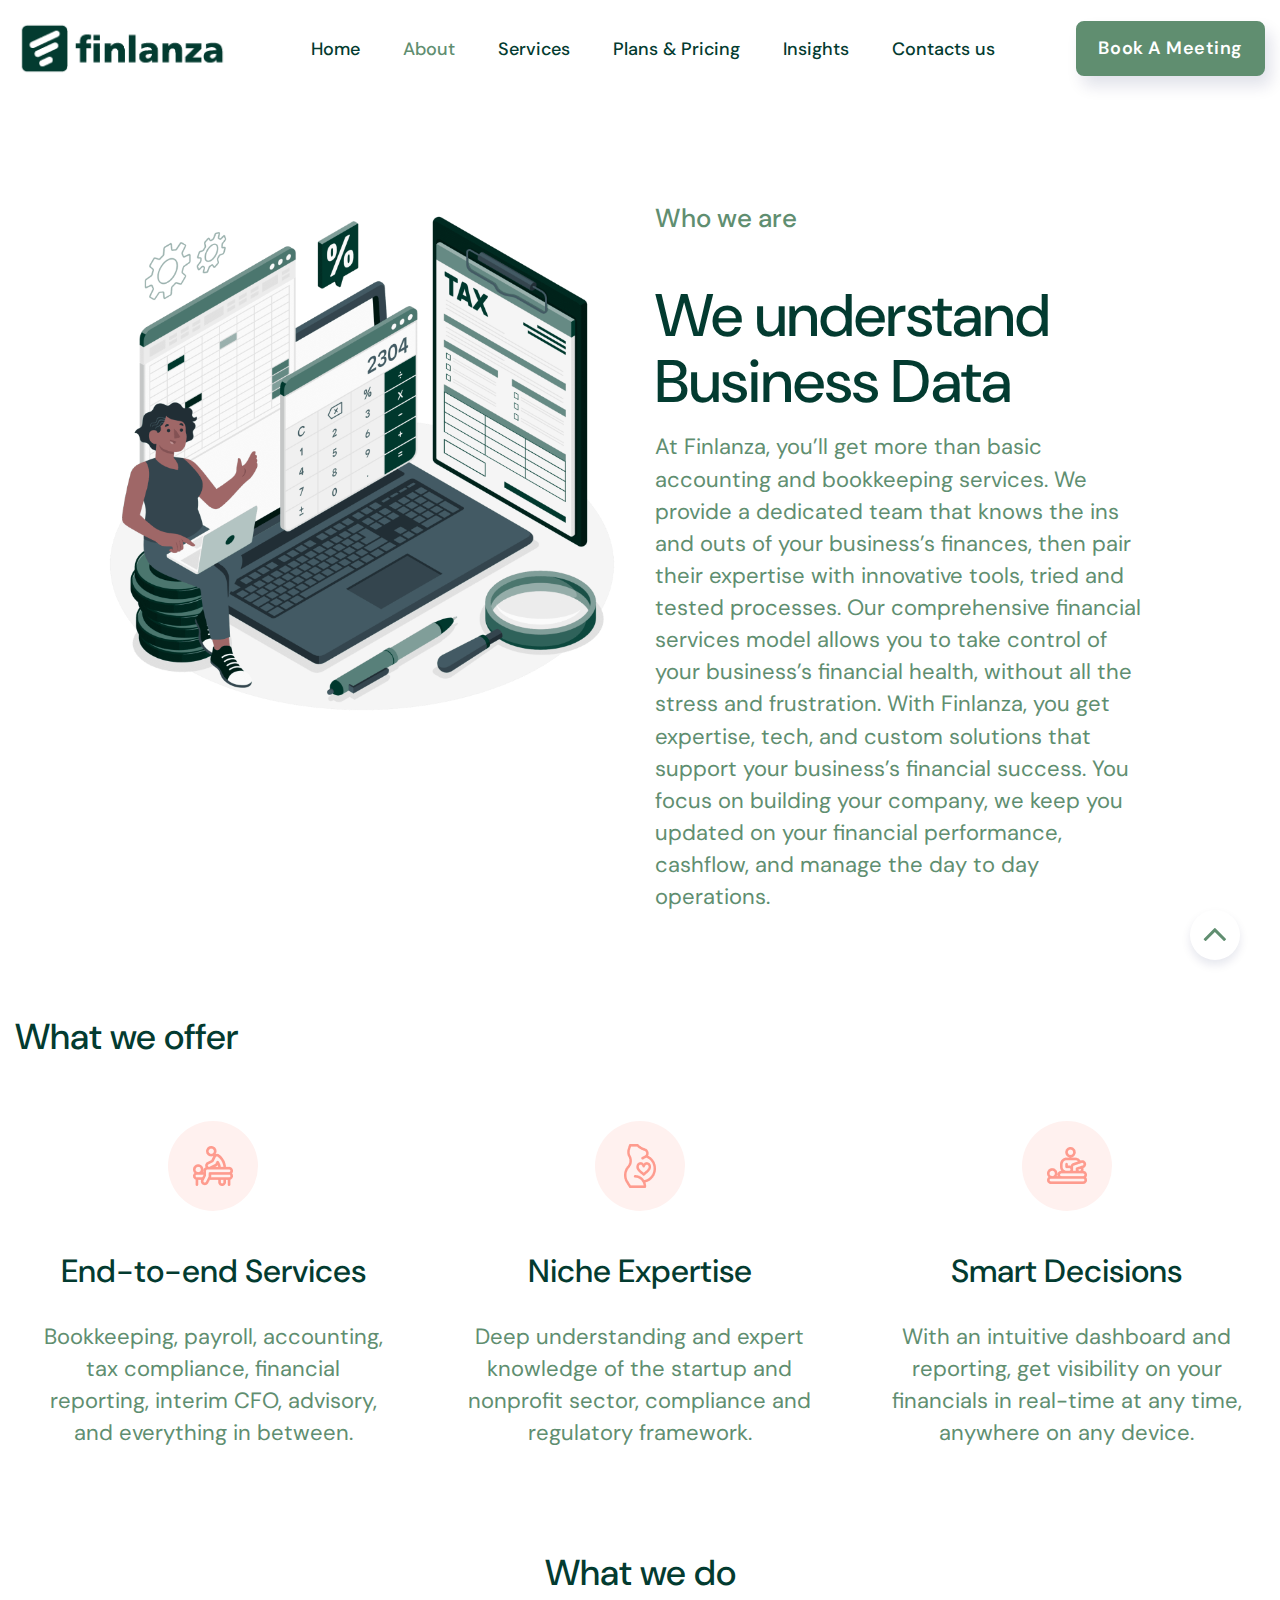
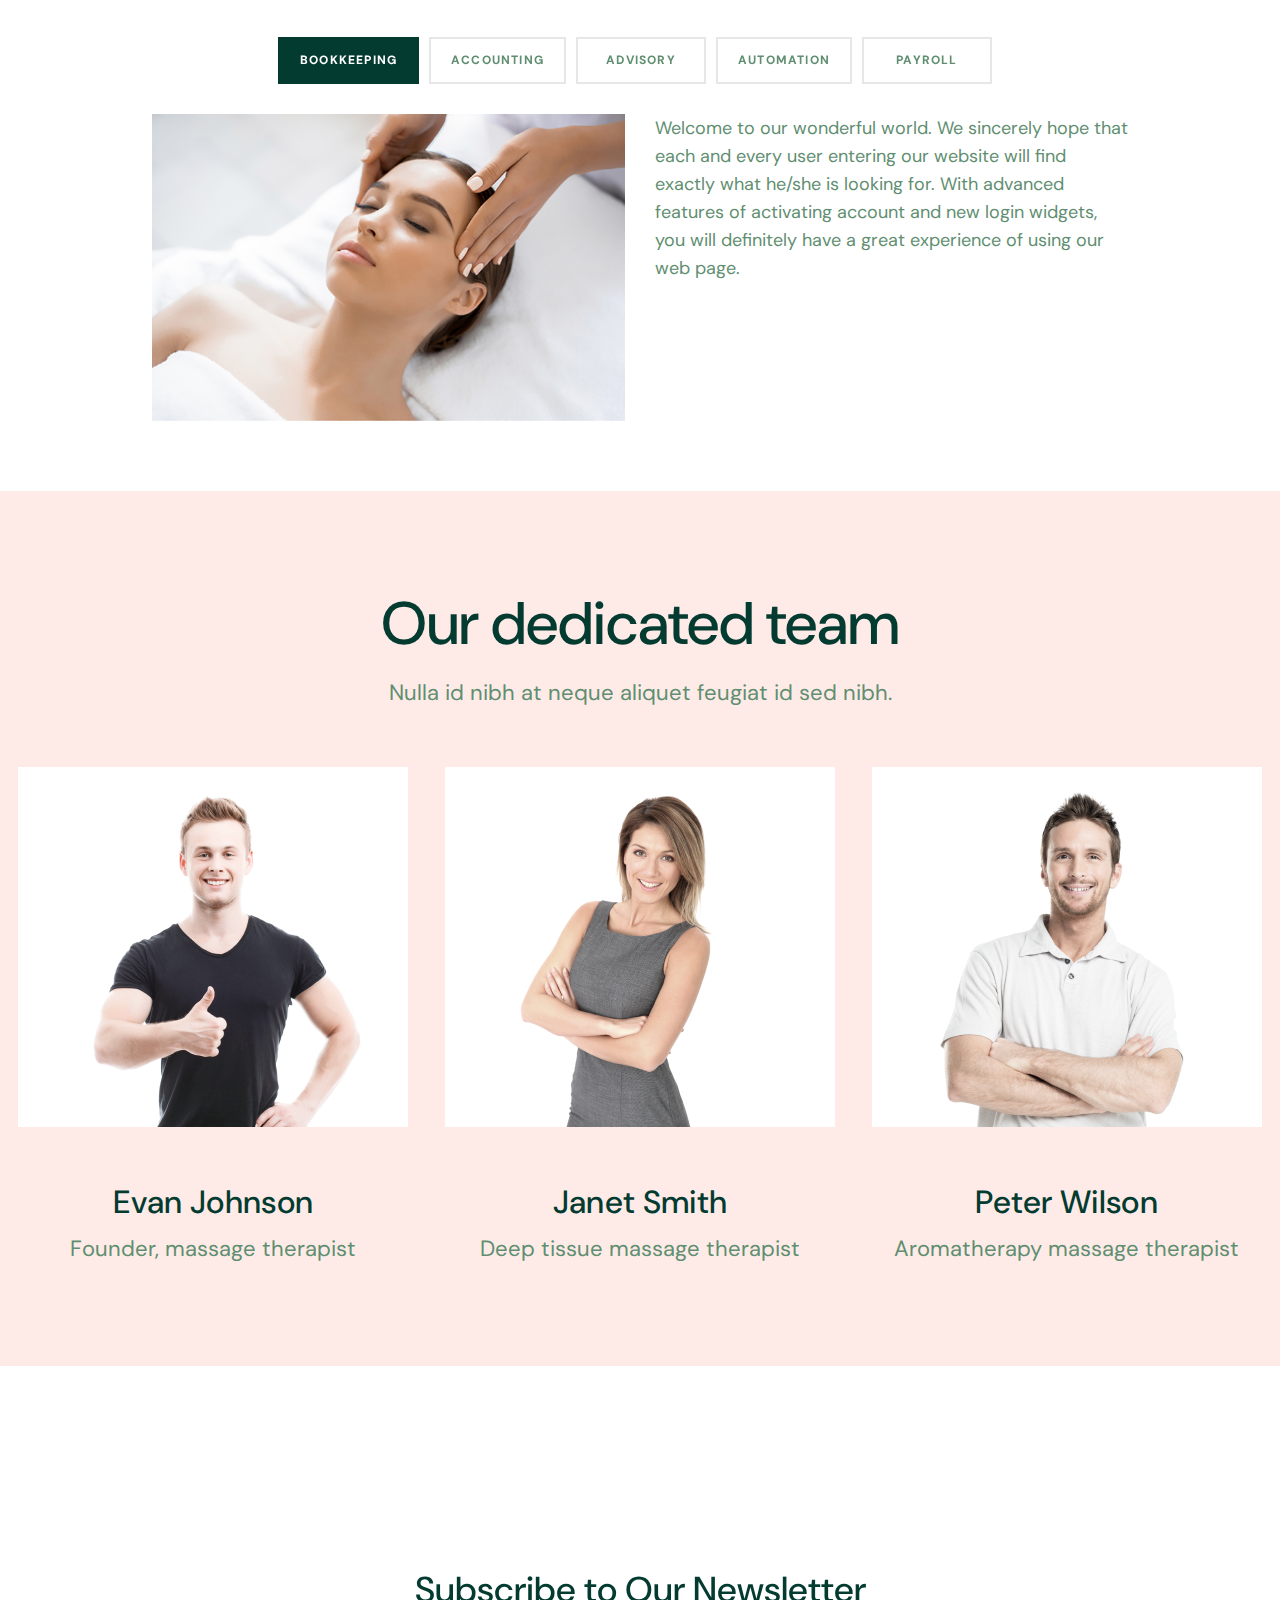
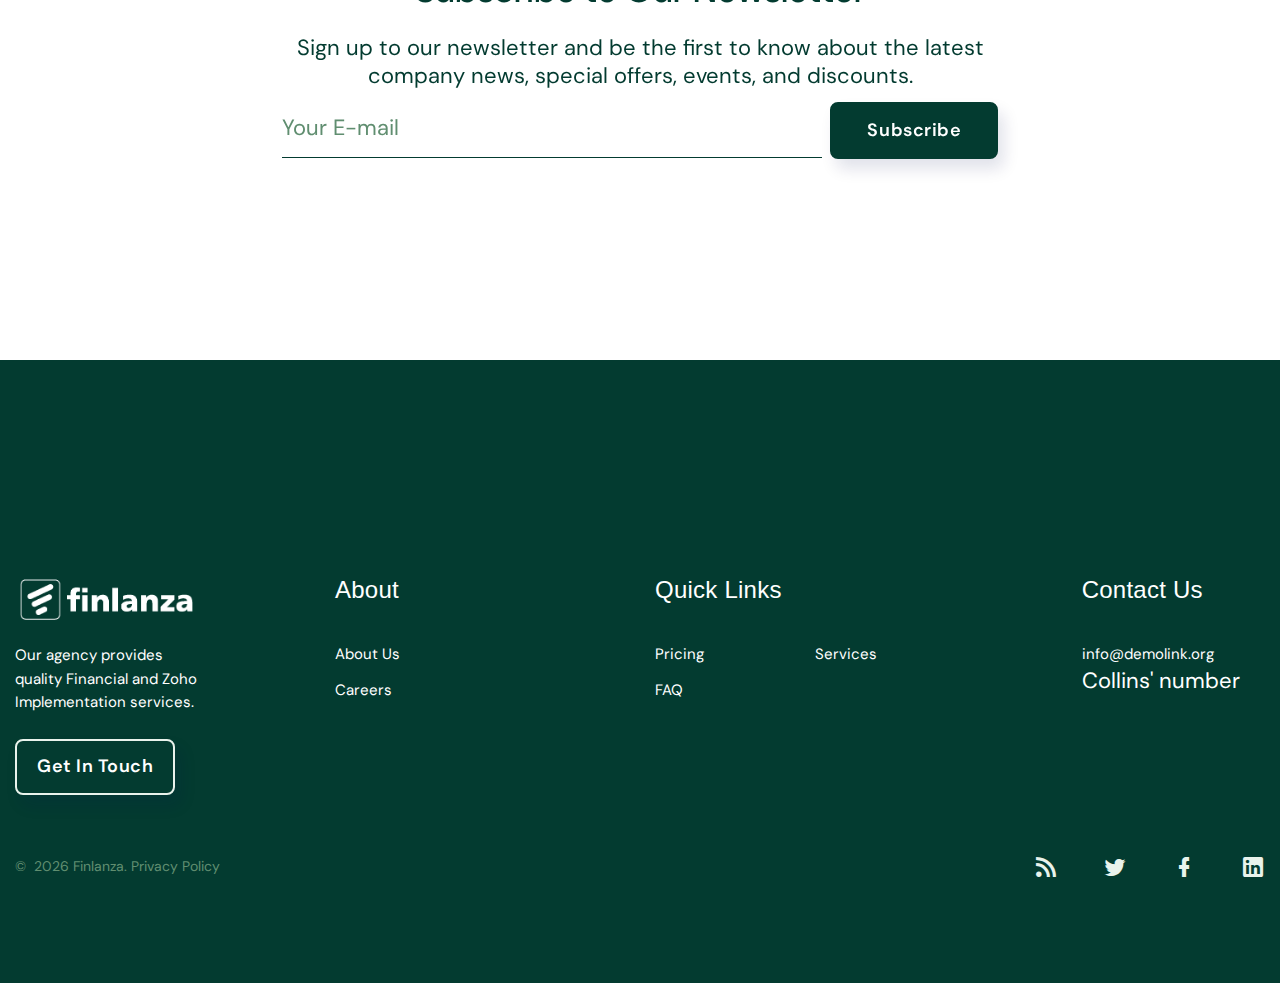
==== about.html @ 48b22da1 "test1" ====
<!DOCTYPE html>
<html class="wide wow-animation" lang="en">
  <head>
    <title>About</title>
    <meta charset="utf-8">
    <meta name="viewport" content="width=device-width, height=device-height, initial-scale=1.0">
    <meta http-equiv="X-UA-Compatible" content="IE=edge">
    <link rel="icon" href="images/LOGO PACK/Website/favicon_package_v0.16/android-chrome-512x512.png" type="image/x-icon">
    <link rel="stylesheet" type="text/css" href="//fonts.googleapis.com/css?family=DM+Sans:400,400i,500,500i,700,700i&amp;display=swap">
    <link rel="stylesheet" href="css/bootstrap.css">
    <link rel="stylesheet" href="css/fonts.css">
    <link rel="stylesheet" href="css/style.css">
    <style>.ie-panel{display: none;background: #212121;padding: 10px 0;box-shadow: 3px 3px 5px 0 rgba(0,0,0,.3);clear: both;text-align:center;position: relative;z-index: 1;} html.ie-10 .ie-panel, html.lt-ie-10 .ie-panel {display: block;}</style>
  </head>
  <body>
    <div class="ie-panel"><a href="http://windows.microsoft.com/en-US/internet-explorer/"><img src="images/ie8-panel/warning_bar_0000_us.jpg" height="42" width="820" alt="You are using an outdated browser. For a faster, safer browsing experience, upgrade for free today."></a></div>
    <div class="preloader">
      <div class="preloader-body">
        <div class="cssload-container">
          <div class="cssload-speeding-wheel"></div>
        </div>
        <p>Loading...</p>
      </div>
    </div>
    <div class="page">
      <header class="section page-header">
        <!--RD Navbar-->
        <div class="rd-navbar-wrap">
          <nav class="rd-navbar rd-navbar-classic" data-layout="rd-navbar-fixed" data-sm-layout="rd-navbar-fixed" data-md-layout="rd-navbar-fixed" data-md-device-layout="rd-navbar-fixed" data-lg-layout="rd-navbar-static" data-lg-device-layout="rd-navbar-static" data-xl-layout="rd-navbar-static" data-xl-device-layout="rd-navbar-static" data-lg-stick-up-offset="46px" data-xl-stick-up-offset="46px" data-xxl-stick-up-offset="46px" data-lg-stick-up="true" data-xl-stick-up="true" data-xxl-stick-up="true">
            <div class="rd-navbar-main-outer">
              <div class="rd-navbar-main">
                <!--RD Navbar Panel-->
                <div class="rd-navbar-panel">
                  <!--RD Navbar Toggle-->
                  <button class="rd-navbar-toggle" data-rd-navbar-toggle=".rd-navbar-nav-wrap"><span></span></button>
                  <!--RD Navbar Brand-->
                  <div class="rd-navbar-brand">
                    <!--Brand--><a class="brand" href="index.html"><img class="brand-logo-dark" src="images/LOGO PACK/New/LOGO.jpg" alt="" width="214" height="56"/><img class="brand-logo-light" src="images/logo-inverse-430x112.png" alt="" width="215" height="56"/></a>
                  </div>
                </div>
                <div class="rd-navbar-main-element">
                  <div class="rd-navbar-nav-wrap">
                    <ul class="rd-navbar-nav">
                      <li class="rd-nav-item"><a class="rd-nav-link" href="index.html">Home</a>
                      </li>
                      <li class="rd-nav-item active"><a class="rd-nav-link" href="about.html">About</a>
                      </li>
                      <li class="rd-nav-item"><a class="rd-nav-link" href=#>Services</a>
                        <ul class="rd-menu rd-navbar-dropdown">
                          <li class="rd-dropdown-item"><a class="rd-dropdown-link" href="under-construction.html">Zoho Consulting</a>
                          </li>
                          <li class="rd-dropdown-item"><a class="rd-dropdown-link" href="under-construction.html">Financial Services</a>
                          </li>
                          <li class="rd-dropdown-item"><a class="rd-dropdown-link" href="under-construction.html">Advisory Services</a>
                          </li>
                        </ul>
                      </li>
                      <li class="rd-nav-item"><a class="rd-nav-link" href="plans-and-pricing.html">Plans & Pricing</a>
                      </li>
                      <li class="rd-nav-item"><a class="rd-nav-link" href="https://www.finlanza.com/blogs/">Insights</a>
                      </li>
                      <li class="rd-nav-item"><a class="rd-nav-link" href="contacts.html">Contacts us</a>
                      </li>
                    </ul>
                  </div>
                </div>
                <div class="rd-nav-item">
                  <div class="btn-wrap"><a class="button button-secondary button-sm" href="book.html">Book a meeting</a></div>
                </div>
              </div>
            </div>
          </nav>
        </div>
      </header>
      
      <div class="section section-lg bg-default">
        <div class="container">
          <div class="about-wrap">
            <div class="row row-sm-30">
              <div class="col-lg-6">
                <div><img src="images/LOGO PACK/Tax.png" alt="" width="740" height="480"/></div>
              </div>
              <div class="col-lg-6">
                <div class="subtitle">Who we are</div>
                <h2 class="title">We understand <br class="br-none"> Business Data</h2>
                <div class="text-wrap-about mt-md-3 mt-sm-3">
                  <p class="big">At Finlanza, you’ll get more than basic accounting and bookkeeping services. We provide a dedicated team that knows the ins and outs of your business’s finances, then pair their expertise with innovative tools, tried and tested processes. Our comprehensive financial services model allows you to take control of your business’s financial health, without all the stress and frustration. With Finlanza, you get expertise, tech, and custom solutions that support your business’s financial success. You focus on building your company, we keep you updated on your financial performance, cashflow, and manage the day to day operations.</p>
                </div>
              </div>
            </div>
            
          </div>
        </div>
      </div>

      <!--Icon List-->
      <section class="section section-lg bg-default">
        <div class="container">
          <h3>What we offer</h3>
          <div class="row row-30">
            <div class="cell-xs-10 col-md-6 col-lg-4">
              <article class="box-minimal">
                <div class="box-minimal-icon"><img src="images/icon-1-44x44.png" alt="" width="44" height="44"/>
                </div>
                <h4 class="box-minimal-title">End-to-end Services</h4>
                <div class="box-minimal-text">
                  <p>Bookkeeping, payroll, accounting, tax compliance, financial reporting, interim CFO, advisory, and everything in between.</p>
                </div>
              </article>
            </div>
            <div class="cell-xs-10 col-md-6 col-lg-4">
              <article class="box-minimal">
                <div class="box-minimal-icon"><img src="images/icon-2-44x44.png" alt="" width="44" height="44"/>
                </div>
                <h4 class="box-minimal-title">Niche Expertise</h4>
                <div class="box-minimal-text">
                  <p>Deep understanding and expert knowledge of the startup and nonprofit sector, compliance and regulatory framework.</p>
                </div>
              </article>
            </div>
            <div class="cell-xs-10 col-md-6 col-lg-4">
              <article class="box-minimal">
                <div class="box-minimal-icon"><img src="images/icon-3-44x44.png" alt="" width="44" height="44"/>
                </div>
                <h4 class="box-minimal-title">Smart Decisions</h4>
                <div class="box-minimal-text">
                  <p>With an intuitive dashboard and reporting, get visibility on your financials in real-time at any time, anywhere on any device.</p>
                </div>
              </article>
            </div>
          </div>
        </div>
      </section>

      <!--Tabs-->
      <section class="section section-md bg-default text-center">
        <div class="container">
          <div class="row justify-content-center">
            <div class="col-xl-10">
              <h3>What we do</h3>
              <!--Bootstrap tabs-->
              <div class="tabs-custom tabs-horizontal tabs-corporate" id="tabs-1">
                <!--Nav tabs-->
                <ul class="nav nav-tabs">
                  <li class="nav-item" role="presentation"><a class="nav-link" href="#tabs-1-1" data-toggle="tab">Bookkeeping</a></li>
                  <li class="nav-item" role="presentation"><a class="nav-link" href="#tabs-1-2" data-toggle="tab">Accounting</a></li>
                  <li class="nav-item" role="presentation"><a class="nav-link" href="#tabs-1-3" data-toggle="tab">Advisory</a></li>
                  <li class="nav-item" role="presentation"><a class="nav-link" href="#tabs-1-4" data-toggle="tab">Automation</a></li>
                  <li class="nav-item" role="presentation"><a class="nav-link" href="#tabs-1-5" data-toggle="tab">Payroll</a></li>
                </ul>
                <!--Tab panes-->
                <div class="tab-content">
                  <div class="tab-pane fade" id="tabs-1-1">
                    <div class="row row-30">
                      <div class="col-md-6"><img src="images/single-massage-740x480.jpg" alt="" width="740" height="480"/>
                      </div>
                      <div class="col-md-6">
                        <p>Welcome to our wonderful world. We sincerely hope that each and every user entering our website will find exactly what he/she is looking for. With advanced features of activating account and new login widgets, you will definitely have a great experience of using our web page.</p>
                      </div>
                    </div>
                  </div>
                  <div class="tab-pane fade" id="tabs-1-2">
                    <div class="row row-30">
                      <div class="col-md-6"><img src="images/single-massage-740x480.jpg" alt="" width="740" height="480"/>
                      </div>
                      <div class="col-md-6">
                        <p>Welcome to our wonderful world. We sincerely hope that each and every user entering our website will find exactly what he/she is looking for. With advanced features of activating account and new login widgets, you will definitely have a great experience of using our web page.</p>
                      </div>
                    </div>
                  </div>
                  <div class="tab-pane fade" id="tabs-1-3">
                    <div class="row row-30">
                      <div class="col-md-6"><img src="images/single-massage-740x480.jpg" alt="" width="740" height="480"/>
                      </div>
                      <div class="col-md-6">
                        <p>Welcome to our wonderful world. We sincerely hope that each and every user entering our website will find exactly what he/she is looking for. With advanced features of activating account and new login widgets, you will definitely have a great experience of using our web page.</p>
                      </div>
                    </div>
                  </div>
                  <div class="tab-pane fade" id="tabs-1-4">
                    <div class="row row-30">
                      <div class="col-md-6"><img src="images/single-massage-740x480.jpg" alt="" width="740" height="480"/>
                      </div>
                      <div class="col-md-6">
                        <p>Welcome to our wonderful world. We sincerely hope that each and every user entering our website will find exactly what he/she is looking for. With advanced features of activating account and new login widgets, you will definitely have a great experience of using our web page.</p>
                      </div>
                    </div>
                  </div>
                  <div class="tab-pane fade" id="tabs-1-5">
                    <div class="row row-30">
                      <div class="col-md-6"><img src="images/single-massage-740x480.jpg" alt="" width="740" height="480"/>
                      </div>
                      <div class="col-md-6">
                        <p>Welcome to our wonderful world. We sincerely hope that each and every user entering our website will find exactly what he/she is looking for. With advanced features of activating account and new login widgets, you will definitely have a great experience of using our web page.</p>
                      </div>
                    </div>
                  </div>
                </div>
              </div>
            </div>
          </div>
        </div>
      </section>

      <div class="section section section-xl bg-secondary">
        <div class="container wide">
          <div class="text-center">
            <h2 class="title">Our dedicated team</h2>
            <div class="subtitle-2 big">Nulla id nibh at neque aliquet feugiat id sed nibh.</div>
          </div>
          <div class="row row-md-30 row-sm-50">
            <div class="col-xs-10 col-md-6 col-lg-4">
              <div class="box-info-modern box-md">
                <div class="box-info-modern-figure"><img src="images/team-1-390x360.jpg" alt="" width="390" height="360"/>
                </div>
                <h4 class="box-info-modern-title">Evan Johnson</h4>
                <div class="box-info-modern-text">Founder, massage therapist</div>
              </div>
            </div>
            <div class="col-xs-10 col-md-6 col-lg-4">
              <div class="box-info-modern box-md">
                <div class="box-info-modern-figure"><img src="images/team-2-390x360.jpg" alt="" width="390" height="360"/>
                </div>
                <h4 class="box-info-modern-title">Janet Smith</h4>
                <div class="box-info-modern-text">Deep tissue massage therapist</div>
              </div>
            </div>
            <div class="col-xs-10 col-md-6 col-lg-4">
              <div class="box-info-modern box-md">
                <div class="box-info-modern-figure"><img src="images/team-3-390x360.jpg" alt="" width="390" height="360"/>
                </div>
                <h4 class="box-info-modern-title">Peter Wilson</h4>
                <div class="box-info-modern-text">Aromatherapy massage therapist</div>
              </div>
            </div>
          </div>
        </div>
      </div>

      <!--Subscribe to Our Newsletter-->
      <section class="section-lg parallax-container text-center section">
        <div class="parallax-content section-lg context-dark text-center">
          <div class="container">
            <div class="row justify-content-md-center">
              <div class="col-md-9 col-lg-8 col-xl-7">
                <h3>Subscribe to Our Newsletter</h3>
                <p class="big">Sign up to our newsletter and be the first to know about the latest company news, special offers, events, and discounts.</p>
                <form class="rd-form rd-form-3 black-border rd-mailform rd-form-inline" data-form-output="form-output-global" data-form-type="subscribe" method="post" action="bat/rd-mailform.php">
                  <div class="form-wrap">
                    <input class="form-input" id="subscribe-form-email" type="email" name="email" data-constraints="@Email @Required">
                    <label class="form-label" for="subscribe-form-email">Your E-mail</label>
                  </div>
                  <div class="form-button form-button-2 text-center">
                    <button class="button button-primary" type="submit">Subscribe</button>
                  </div>
                </form>
              </div>
            </div>
          </div>
        </div>
      </section>
       
      <footer class="section footer-classic">
        <div class="container text-center">
          <div class="row justify-content-center">
            <div class="col-sm-10 col-md-12">
              <div class="box-cta-thin">
                <h4 class="title wow-outer"><span class="wow slideInRight">Talk to sales today</span></h4>
                <div class="wow-outer button-outer"><a class="button button-sm button-default-outline button-winona wow slideInLeft" href="contacts.html">Get in Touch</a></div>
              </div>
            </div>
          </div>
        </div>
        <div class="footer-classic-main">
          <div class="container">
            <div class="row row-50 justify-content-lg-between">
              <div class="col-sm-7 col-lg-3 col-xl-2"><a class="brand" href="index.html"><img src="images/LOGO PACK/New/LOGO BKG.jpg" alt="" width="199" height="41"/></a>
                <p><span style="max-width: 250px;">Our agency provides quality Financial and Zoho Implementation services.</span></p><a class="button button-sm button-default-outline button-winona" href="contacts.html">Get in Touch</a>
              </div>
              <div class="col-sm-5 col-lg-3 col-xl-2">
                <h4 class="footer-classic-title">About</h4>
                <ul class="footer-classic-list">
                  <li><a style="color: white;" href="about-us.html">About Us</a></li>
                  <li><a style="color: white;" href="#">Careers</a></li>
                </ul>
              </div>
              <div class="col-sm-7 col-lg-5 col-xl-3">
                <h4 class="footer-classic-title">Quick Links</h4>
                <ul class="footer-classic-list footer-classic-list_2-cols">
                  <li><a style="color: white;" href="#">Pricing</a></li>
                  <li><a style="color: white;" href="#">FAQ</a></li>
                  <li><a style="color: white;" href="#">Services</a></li>
                </ul>
              </div>
              <div class="col-sm-5 col-lg-9 col-xl-2">
                <h4 class="footer-classic-title">Contact Us</h4>
                <div class="row row-20 row-sm-35">
                  <div class="col-6 col-sm-12 col-lg-8 col-xl-12">
                    <div class="row row-10 text-default">
                      <div class="col-lg-6 col-xl-12"><a style="color: white;" href="mailto:#">info@demolink.org</a></div>
                      <div class="col-lg-6 col-xl-12"><a style="color: white;" class="big" href="tel:#">Collins' number</a></div>
                    </div>
                  </div>
                </div>
              </div>
            </div>
          </div>
        </div>
        <div class="container wide">
          <div class="row row-sm-30">
            <div class="col-lg-6">
              <div class="group-md group-middle">
                <p class="rights"><span>&copy;&nbsp; </span><span class="copyright-year"></span><span>&nbsp;</span><span>Finlanza</span><span>.&nbsp;</span><a href="privacy-policy.html">Privacy Policy</a></p>
              </div>
            </div>
            <div class="col-lg-6">
              <div class="text-lg-right">
                <ul class="group-xl group-middle">
                  <li><a class="icon icon-default icon-sm mdi mdi-rss" href="#"></a></li>
                  <li><a class="icon icon-default icon-sm mdi mdi-twitter" href="#"></a></li>
                  <li><a class="icon icon-default icon-sm mdi mdi-facebook" href="#"></a></li>
                  <li><a class="icon icon-default icon-sm mdi mdi-linkedin-box" href="#"></a></li>
                </ul>
              </div>
            </div>
          </div>
        </div>
      </footer>
    
    </div>
    <div class="snackbars" id="form-output-global"></div>
    <script src="js/core.min.js"></script>
    <script src="js/script.js"></script>
    <!--coded by dyoma-->
  </body>
</html>
---- css/fonts.css ----
/** @group Fonts *//** @section Font Awesome Icons 4.7.0 */@font-face {	font-family: 'FontAwesome';	src: url("../fonts/fontawesome-webfont.eot?v=4.7.0");	src: url("../fonts/fontawesome-webfont.eot?#iefix&v=4.7.0") format("embedded-opentype"), url("../fonts/fontawesome-webfont.woff2?v=4.7.0") format("woff2"), url("../fonts/fontawesome-webfont.woff?v=4.7.0") format("woff"), url("../fonts/fontawesome-webfont.ttf?v=4.7.0") format("truetype"), url("../fonts/fontawesome-webfont.svg?v=4.7.0#fontawesomeregular") format("svg");	font-weight: normal;	font-style: normal;}.fa {	display: inline-block;	font-family: 'FontAwesome';	font-size: inherit;	text-rendering: auto;	-webkit-font-smoothing: antialiased;	-moz-osx-font-smoothing: grayscale;}[class*='fa-']:before {	font-weight: 400;	font-family: 'FontAwesome';}/* makes the font 33% larger relative to the icon container */.fa-lg {	font-size: 1.33333333em;	line-height: 0.75em;	vertical-align: -15%;}.fa-2x {	font-size: 2em;}.fa-3x {	font-size: 3em;}.fa-4x {	font-size: 4em;}.fa-5x {	font-size: 5em;}.fa-fw {	width: 1.28571429em;	text-align: center;}.fa-ul {	padding-left: 0;	margin-left: 2.14285714em;	list-style-type: none;}.fa-ul > li {	position: relative;}.fa-li {	position: absolute;	left: -2.14285714em;	width: 2.14285714em;	top: 0.14285714em;	text-align: center;}.fa-li.fa-lg {	left: -1.85714286em;}.fa-border {	padding: .2em .25em .15em;	border: solid 0.08em #eeeeee;	border-radius: .1em;}.fa-pull-left {	float: left;}.fa-pull-right {	float: right;}.fa.fa-pull-left {	margin-right: .3em;}.fa.fa-pull-right {	margin-left: .3em;}/* Deprecated as of 4.4.0 */.pull-right {	float: right;}.pull-left {	float: left;}.fa.pull-left {	margin-right: .3em;}.fa.pull-right {	margin-left: .3em;}.fa-spin {	-webkit-animation: fa-spin 2s infinite linear;	animation: fa-spin 2s infinite linear;}.fa-pulse {	-webkit-animation: fa-spin 1s infinite steps(8);	animation: fa-spin 1s infinite steps(8);}@-webkit-keyframes fa-spin {	0% {		-webkit-transform: rotate(0deg);		transform: rotate(0deg);	}	100% {		-webkit-transform: rotate(359deg);		transform: rotate(359deg);	}}@keyframes fa-spin {	0% {		-webkit-transform: rotate(0deg);		transform: rotate(0deg);	}	100% {		-webkit-transform: rotate(359deg);		transform: rotate(359deg);	}}.fa-rotate-90 {	-ms-filter: "progid:DXImageTransform.Microsoft.BasicImage(rotation=1)";	-webkit-transform: rotate(90deg);	-ms-transform: rotate(90deg);	transform: rotate(90deg);}.fa-rotate-180 {	-ms-filter: "progid:DXImageTransform.Microsoft.BasicImage(rotation=2)";	-webkit-transform: rotate(180deg);	-ms-transform: rotate(180deg);	transform: rotate(180deg);}.fa-rotate-270 {	-ms-filter: "progid:DXImageTransform.Microsoft.BasicImage(rotation=3)";	-webkit-transform: rotate(270deg);	-ms-transform: rotate(270deg);	transform: rotate(270deg);}.fa-flip-horizontal {	-ms-filter: "progid:DXImageTransform.Microsoft.BasicImage(rotation=0, mirror=1)";	-webkit-transform: scale(-1, 1);	-ms-transform: scale(-1, 1);	transform: scale(-1, 1);}.fa-flip-vertical {	-ms-filter: "progid:DXImageTransform.Microsoft.BasicImage(rotation=2, mirror=1)";	-webkit-transform: scale(1, -1);	-ms-transform: scale(1, -1);	transform: scale(1, -1);}:root .fa-rotate-90,:root .fa-rotate-180,:root .fa-rotate-270,:root .fa-flip-horizontal,:root .fa-flip-vertical {	filter: none;}.fa-stack {	position: relative;	display: inline-block;	width: 2em;	height: 2em;	line-height: 2em;	vertical-align: middle;}.fa-stack-1x,.fa-stack-2x {	position: absolute;	left: 0;	width: 100%;	text-align: center;}.fa-stack-1x {	line-height: inherit;}.fa-stack-2x {	font-size: 2em;}.fa-inverse {	color: #ffffff;}/* Font Awesome uses the Unicode Private Use Area (PUA) to ensure screen
   readers do not read off random characters that represent icons */.fa-glass:before {	content: "\f000";}.fa-music:before {	content: "\f001";}.fa-search:before {	content: "\f002";}.fa-envelope-o:before {	content: "\f003";}.fa-heart:before {	content: "\f004";}.fa-star:before {	content: "\f005";}.fa-star-o:before {	content: "\f006";}.fa-user:before {	content: "\f007";}.fa-film:before {	content: "\f008";}.fa-th-large:before {	content: "\f009";}.fa-th:before {	content: "\f00a";}.fa-th-list:before {	content: "\f00b";}.fa-check:before {	content: "\f00c";}.fa-remove:before,.fa-close:before,.fa-times:before {	content: "\f00d";}.fa-search-plus:before {	content: "\f00e";}.fa-search-minus:before {	content: "\f010";}.fa-power-off:before {	content: "\f011";}.fa-signal:before {	content: "\f012";}.fa-gear:before,.fa-cog:before {	content: "\f013";}.fa-trash-o:before {	content: "\f014";}.fa-home:before {	content: "\f015";}.fa-file-o:before {	content: "\f016";}.fa-clock-o:before {	content: "\f017";}.fa-road:before {	content: "\f018";}.fa-download:before {	content: "\f019";}.fa-arrow-circle-o-down:before {	content: "\f01a";}.fa-arrow-circle-o-up:before {	content: "\f01b";}.fa-inbox:before {	content: "\f01c";}.fa-play-circle-o:before {	content: "\f01d";}.fa-rotate-right:before,.fa-repeat:before {	content: "\f01e";}.fa-refresh:before {	content: "\f021";}.fa-list-alt:before {	content: "\f022";}.fa-lock:before {	content: "\f023";}.fa-flag:before {	content: "\f024";}.fa-headphones:before {	content: "\f025";}.fa-volume-off:before {	content: "\f026";}.fa-volume-down:before {	content: "\f027";}.fa-volume-up:before {	content: "\f028";}.fa-qrcode:before {	content: "\f029";}.fa-barcode:before {	content: "\f02a";}.fa-tag:before {	content: "\f02b";}.fa-tags:before {	content: "\f02c";}.fa-book:before {	content: "\f02d";}.fa-bookmark:before {	content: "\f02e";}.fa-print:before {	content: "\f02f";}.fa-camera:before {	content: "\f030";}.fa-font:before {	content: "\f031";}.fa-bold:before {	content: "\f032";}.fa-italic:before {	content: "\f033";}.fa-text-height:before {	content: "\f034";}.fa-text-width:before {	content: "\f035";}.fa-align-left:before {	content: "\f036";}.fa-align-center:before {	content: "\f037";}.fa-align-right:before {	content: "\f038";}.fa-align-justify:before {	content: "\f039";}.fa-list:before {	content: "\f03a";}.fa-dedent:before,.fa-outdent:before {	content: "\f03b";}.fa-indent:before {	content: "\f03c";}.fa-video-camera:before {	content: "\f03d";}.fa-photo:before,.fa-image:before,.fa-picture-o:before {	content: "\f03e";}.fa-pencil:before {	content: "\f040";}.fa-map-marker:before {	content: "\f041";}.fa-adjust:before {	content: "\f042";}.fa-tint:before {	content: "\f043";}.fa-edit:before,.fa-pencil-square-o:before {	content: "\f044";}.fa-share-square-o:before {	content: "\f045";}.fa-check-square-o:before {	content: "\f046";}.fa-arrows:before {	content: "\f047";}.fa-step-backward:before {	content: "\f048";}.fa-fast-backward:before {	content: "\f049";}.fa-backward:before {	content: "\f04a";}.fa-play:before {	content: "\f04b";}.fa-pause:before {	content: "\f04c";}.fa-stop:before {	content: "\f04d";}.fa-forward:before {	content: "\f04e";}.fa-fast-forward:before {	content: "\f050";}.fa-step-forward:before {	content: "\f051";}.fa-eject:before {	content: "\f052";}.fa-chevron-left:before {	content: "\f053";}.fa-chevron-right:before {	content: "\f054";}.fa-plus-circle:before {	content: "\f055";}.fa-minus-circle:before {	content: "\f056";}.fa-times-circle:before {	content: "\f057";}.fa-check-circle:before {	content: "\f058";}.fa-question-circle:before {	content: "\f059";}.fa-info-circle:before {	content: "\f05a";}.fa-crosshairs:before {	content: "\f05b";}.fa-times-circle-o:before {	content: "\f05c";}.fa-check-circle-o:before {	content: "\f05d";}.fa-ban:before {	content: "\f05e";}.fa-arrow-left:before {	content: "\f060";}.fa-arrow-right:before {	content: "\f061";}.fa-arrow-up:before {	content: "\f062";}.fa-arrow-down:before {	content: "\f063";}.fa-mail-forward:before,.fa-share:before {	content: "\f064";}.fa-expand:before {	content: "\f065";}.fa-compress:before {	content: "\f066";}.fa-plus:before {	content: "\f067";}.fa-minus:before {	content: "\f068";}.fa-asterisk:before {	content: "\f069";}.fa-exclamation-circle:before {	content: "\f06a";}.fa-gift:before {	content: "\f06b";}.fa-leaf:before {	content: "\f06c";}.fa-fire:before {	content: "\f06d";}.fa-eye:before {	content: "\f06e";}.fa-eye-slash:before {	content: "\f070";}.fa-warning:before,.fa-exclamation-triangle:before {	content: "\f071";}.fa-plane:before {	content: "\f072";}.fa-calendar:before {	content: "\f073";}.fa-random:before {	content: "\f074";}.fa-comment:before {	content: "\f075";}.fa-magnet:before {	content: "\f076";}.fa-chevron-up:before {	content: "\f077";}.fa-chevron-down:before {	content: "\f078";}.fa-retweet:before {	content: "\f079";}.fa-shopping-cart:before {	content: "\f07a";}.fa-folder:before {	content: "\f07b";}.fa-folder-open:before {	content: "\f07c";}.fa-arrows-v:before {	content: "\f07d";}.fa-arrows-h:before {	content: "\f07e";}.fa-bar-chart-o:before,.fa-bar-chart:before {	content: "\f080";}.fa-twitter-square:before {	content: "\f081";}.fa-facebook-square:before {	content: "\f082";}.fa-camera-retro:before {	content: "\f083";}.fa-key:before {	content: "\f084";}.fa-gears:before,.fa-cogs:before {	content: "\f085";}.fa-comments:before {	content: "\f086";}.fa-thumbs-o-up:before {	content: "\f087";}.fa-thumbs-o-down:before {	content: "\f088";}.fa-star-half:before {	content: "\f089";}.fa-heart-o:before {	content: "\f08a";}.fa-sign-out:before {	content: "\f08b";}.fa-linkedin-square:before {	content: "\f08c";}.fa-thumb-tack:before {	content: "\f08d";}.fa-external-link:before {	content: "\f08e";}.fa-sign-in:before {	content: "\f090";}.fa-trophy:before {	content: "\f091";}.fa-github-square:before {	content: "\f092";}.fa-upload:before {	content: "\f093";}.fa-lemon-o:before {	content: "\f094";}.fa-phone:before {	content: "\f095";}.fa-square-o:before {	content: "\f096";}.fa-bookmark-o:before {	content: "\f097";}.fa-phone-square:before {	content: "\f098";}.fa-twitter:before {	content: "\f099";}.fa-facebook-f:before,.fa-facebook:before {	content: "\f09a";}.fa-github:before {	content: "\f09b";}.fa-unlock:before {	content: "\f09c";}.fa-credit-card:before {	content: "\f09d";}.fa-feed:before,.fa-rss:before {	content: "\f09e";}.fa-hdd-o:before {	content: "\f0a0";}.fa-bullhorn:before {	content: "\f0a1";}.fa-bell:before {	content: "\f0f3";}.fa-certificate:before {	content: "\f0a3";}.fa-hand-o-right:before {	content: "\f0a4";}.fa-hand-o-left:before {	content: "\f0a5";}.fa-hand-o-up:before {	content: "\f0a6";}.fa-hand-o-down:before {	content: "\f0a7";}.fa-arrow-circle-left:before {	content: "\f0a8";}.fa-arrow-circle-right:before {	content: "\f0a9";}.fa-arrow-circle-up:before {	content: "\f0aa";}.fa-arrow-circle-down:before {	content: "\f0ab";}.fa-globe:before {	content: "\f0ac";}.fa-wrench:before {	content: "\f0ad";}.fa-tasks:before {	content: "\f0ae";}.fa-filter:before {	content: "\f0b0";}.fa-briefcase:before {	content: "\f0b1";}.fa-arrows-alt:before {	content: "\f0b2";}.fa-group:before,.fa-users:before {	content: "\f0c0";}.fa-chain:before,.fa-link:before {	content: "\f0c1";}.fa-cloud:before {	content: "\f0c2";}.fa-flask:before {	content: "\f0c3";}.fa-cut:before,.fa-scissors:before {	content: "\f0c4";}.fa-copy:before,.fa-files-o:before {	content: "\f0c5";}.fa-paperclip:before {	content: "\f0c6";}.fa-save:before,.fa-floppy-o:before {	content: "\f0c7";}.fa-square:before {	content: "\f0c8";}.fa-navicon:before,.fa-reorder:before,.fa-bars:before {	content: "\f0c9";}.fa-list-ul:before {	content: "\f0ca";}.fa-list-ol:before {	content: "\f0cb";}.fa-strikethrough:before {	content: "\f0cc";}.fa-underline:before {	content: "\f0cd";}.fa-table:before {	content: "\f0ce";}.fa-magic:before {	content: "\f0d0";}.fa-truck:before {	content: "\f0d1";}.fa-pinterest:before {	content: "\f0d2";}.fa-pinterest-square:before {	content: "\f0d3";}.fa-google-plus-square:before {	content: "\f0d4";}.fa-google-plus:before {	content: "\f0d5";}.fa-money:before {	content: "\f0d6";}.fa-caret-down:before {	content: "\f0d7";}.fa-caret-up:before {	content: "\f0d8";}.fa-caret-left:before {	content: "\f0d9";}.fa-caret-right:before {	content: "\f0da";}.fa-columns:before {	content: "\f0db";}.fa-unsorted:before,.fa-sort:before {	content: "\f0dc";}.fa-sort-down:before,.fa-sort-desc:before {	content: "\f0dd";}.fa-sort-up:before,.fa-sort-asc:before {	content: "\f0de";}.fa-envelope:before {	content: "\f0e0";}.fa-linkedin:before {	content: "\f0e1";}.fa-rotate-left:before,.fa-undo:before {	content: "\f0e2";}.fa-legal:before,.fa-gavel:before {	content: "\f0e3";}.fa-dashboard:before,.fa-tachometer:before {	content: "\f0e4";}.fa-comment-o:before {	content: "\f0e5";}.fa-comments-o:before {	content: "\f0e6";}.fa-flash:before,.fa-bolt:before {	content: "\f0e7";}.fa-sitemap:before {	content: "\f0e8";}.fa-umbrella:before {	content: "\f0e9";}.fa-paste:before,.fa-clipboard:before {	content: "\f0ea";}.fa-lightbulb-o:before {	content: "\f0eb";}.fa-exchange:before {	content: "\f0ec";}.fa-cloud-download:before {	content: "\f0ed";}.fa-cloud-upload:before {	content: "\f0ee";}.fa-user-md:before {	content: "\f0f0";}.fa-stethoscope:before {	content: "\f0f1";}.fa-suitcase:before {	content: "\f0f2";}.fa-bell-o:before {	content: "\f0a2";}.fa-coffee:before {	content: "\f0f4";}.fa-cutlery:before {	content: "\f0f5";}.fa-file-text-o:before {	content: "\f0f6";}.fa-building-o:before {	content: "\f0f7";}.fa-hospital-o:before {	content: "\f0f8";}.fa-ambulance:before {	content: "\f0f9";}.fa-medkit:before {	content: "\f0fa";}.fa-fighter-jet:before {	content: "\f0fb";}.fa-beer:before {	content: "\f0fc";}.fa-h-square:before {	content: "\f0fd";}.fa-plus-square:before {	content: "\f0fe";}.fa-angle-double-left:before {	content: "\f100";}.fa-angle-double-right:before {	content: "\f101";}.fa-angle-double-up:before {	content: "\f102";}.fa-angle-double-down:before {	content: "\f103";}.fa-angle-left:before {	content: "\f104";}.fa-angle-right:before {	content: "\f105";}.fa-angle-up:before {	content: "\f106";}.fa-angle-down:before {	content: "\f107";}.fa-desktop:before {	content: "\f108";}.fa-laptop:before {	content: "\f109";}.fa-tablet:before {	content: "\f10a";}.fa-mobile-phone:before,.fa-mobile:before {	content: "\f10b";}.fa-circle-o:before {	content: "\f10c";}.fa-quote-left:before {	content: "\f10d";}.fa-quote-right:before {	content: "\f10e";}.fa-spinner:before {	content: "\f110";}.fa-circle:before {	content: "\f111";}.fa-mail-reply:before,.fa-reply:before {	content: "\f112";}.fa-github-alt:before {	content: "\f113";}.fa-folder-o:before {	content: "\f114";}.fa-folder-open-o:before {	content: "\f115";}.fa-smile-o:before {	content: "\f118";}.fa-frown-o:before {	content: "\f119";}.fa-meh-o:before {	content: "\f11a";}.fa-gamepad:before {	content: "\f11b";}.fa-keyboard-o:before {	content: "\f11c";}.fa-flag-o:before {	content: "\f11d";}.fa-flag-checkered:before {	content: "\f11e";}.fa-terminal:before {	content: "\f120";}.fa-code:before {	content: "\f121";}.fa-mail-reply-all:before,.fa-reply-all:before {	content: "\f122";}.fa-star-half-empty:before,.fa-star-half-full:before,.fa-star-half-o:before {	content: "\f123";}.fa-location-arrow:before {	content: "\f124";}.fa-crop:before {	content: "\f125";}.fa-code-fork:before {	content: "\f126";}.fa-unlink:before,.fa-chain-broken:before {	content: "\f127";}.fa-question:before {	content: "\f128";}.fa-info:before {	content: "\f129";}.fa-exclamation:before {	content: "\f12a";}.fa-superscript:before {	content: "\f12b";}.fa-subscript:before {	content: "\f12c";}.fa-eraser:before {	content: "\f12d";}.fa-puzzle-piece:before {	content: "\f12e";}.fa-microphone:before {	content: "\f130";}.fa-microphone-slash:before {	content: "\f131";}.fa-shield:before {	content: "\f132";}.fa-calendar-o:before {	content: "\f133";}.fa-fire-extinguisher:before {	content: "\f134";}.fa-rocket:before {	content: "\f135";}.fa-maxcdn:before {	content: "\f136";}.fa-chevron-circle-left:before {	content: "\f137";}.fa-chevron-circle-right:before {	content: "\f138";}.fa-chevron-circle-up:before {	content: "\f139";}.fa-chevron-circle-down:before {	content: "\f13a";}.fa-html5:before {	content: "\f13b";}.fa-css3:before {	content: "\f13c";}.fa-anchor:before {	content: "\f13d";}.fa-unlock-alt:before {	content: "\f13e";}.fa-bullseye:before {	content: "\f140";}.fa-ellipsis-h:before {	content: "\f141";}.fa-ellipsis-v:before {	content: "\f142";}.fa-rss-square:before {	content: "\f143";}.fa-play-circle:before {	content: "\f144";}.fa-ticket:before {	content: "\f145";}.fa-minus-square:before {	content: "\f146";}.fa-minus-square-o:before {	content: "\f147";}.fa-level-up:before {	content: "\f148";}.fa-level-down:before {	content: "\f149";}.fa-check-square:before {	content: "\f14a";}.fa-pencil-square:before {	content: "\f14b";}.fa-external-link-square:before {	content: "\f14c";}.fa-share-square:before {	content: "\f14d";}.fa-compass:before {	content: "\f14e";}.fa-toggle-down:before,.fa-caret-square-o-down:before {	content: "\f150";}.fa-toggle-up:before,.fa-caret-square-o-up:before {	content: "\f151";}.fa-toggle-right:before,.fa-caret-square-o-right:before {	content: "\f152";}.fa-euro:before,.fa-eur:before {	content: "\f153";}.fa-gbp:before {	content: "\f154";}.fa-dollar:before,.fa-usd:before {	content: "\f155";}.fa-rupee:before,.fa-inr:before {	content: "\f156";}.fa-cny:before,.fa-rmb:before,.fa-yen:before,.fa-jpy:before {	content: "\f157";}.fa-ruble:before,.fa-rouble:before,.fa-rub:before {	content: "\f158";}.fa-won:before,.fa-krw:before {	content: "\f159";}.fa-bitcoin:before,.fa-btc:before {	content: "\f15a";}.fa-file:before {	content: "\f15b";}.fa-file-text:before {	content: "\f15c";}.fa-sort-alpha-asc:before {	content: "\f15d";}.fa-sort-alpha-desc:before {	content: "\f15e";}.fa-sort-amount-asc:before {	content: "\f160";}.fa-sort-amount-desc:before {	content: "\f161";}.fa-sort-numeric-asc:before {	content: "\f162";}.fa-sort-numeric-desc:before {	content: "\f163";}.fa-thumbs-up:before {	content: "\f164";}.fa-thumbs-down:before {	content: "\f165";}.fa-youtube-square:before {	content: "\f166";}.fa-youtube:before {	content: "\f167";}.fa-xing:before {	content: "\f168";}.fa-xing-square:before {	content: "\f169";}.fa-youtube-play:before {	content: "\f16a";}.fa-dropbox:before {	content: "\f16b";}.fa-stack-overflow:before {	content: "\f16c";}.fa-instagram:before {	content: "\f16d";}.fa-flickr:before {	content: "\f16e";}.fa-adn:before {	content: "\f170";}.fa-bitbucket:before {	content: "\f171";}.fa-bitbucket-square:before {	content: "\f172";}.fa-tumblr:before {	content: "\f173";}.fa-tumblr-square:before {	content: "\f174";}.fa-long-arrow-down:before {	content: "\f175";}.fa-long-arrow-up:before {	content: "\f176";}.fa-long-arrow-left:before {	content: "\f177";}.fa-long-arrow-right:before {	content: "\f178";}.fa-apple:before {	content: "\f179";}.fa-windows:before {	content: "\f17a";}.fa-android:before {	content: "\f17b";}.fa-linux:before {	content: "\f17c";}.fa-dribbble:before {	content: "\f17d";}.fa-skype:before {	content: "\f17e";}.fa-foursquare:before {	content: "\f180";}.fa-trello:before {	content: "\f181";}.fa-female:before {	content: "\f182";}.fa-male:before {	content: "\f183";}.fa-gittip:before,.fa-gratipay:before {	content: "\f184";}.fa-sun-o:before {	content: "\f185";}.fa-moon-o:before {	content: "\f186";}.fa-archive:before {	content: "\f187";}.fa-bug:before {	content: "\f188";}.fa-vk:before {	content: "\f189";}.fa-weibo:before {	content: "\f18a";}.fa-renren:before {	content: "\f18b";}.fa-pagelines:before {	content: "\f18c";}.fa-stack-exchange:before {	content: "\f18d";}.fa-arrow-circle-o-right:before {	content: "\f18e";}.fa-arrow-circle-o-left:before {	content: "\f190";}.fa-toggle-left:before,.fa-caret-square-o-left:before {	content: "\f191";}.fa-dot-circle-o:before {	content: "\f192";}.fa-wheelchair:before {	content: "\f193";}.fa-vimeo-square:before {	content: "\f194";}.fa-turkish-lira:before,.fa-try:before {	content: "\f195";}.fa-plus-square-o:before {	content: "\f196";}.fa-space-shuttle:before {	content: "\f197";}.fa-slack:before {	content: "\f198";}.fa-envelope-square:before {	content: "\f199";}.fa-wordpress:before {	content: "\f19a";}.fa-openid:before {	content: "\f19b";}.fa-institution:before,.fa-bank:before,.fa-university:before {	content: "\f19c";}.fa-mortar-board:before,.fa-graduation-cap:before {	content: "\f19d";}.fa-yahoo:before {	content: "\f19e";}.fa-google:before {	content: "\f1a0";}.fa-reddit:before {	content: "\f1a1";}.fa-reddit-square:before {	content: "\f1a2";}.fa-stumbleupon-circle:before {	content: "\f1a3";}.fa-stumbleupon:before {	content: "\f1a4";}.fa-delicious:before {	content: "\f1a5";}.fa-digg:before {	content: "\f1a6";}.fa-pied-piper-pp:before {	content: "\f1a7";}.fa-pied-piper-alt:before {	content: "\f1a8";}.fa-drupal:before {	content: "\f1a9";}.fa-joomla:before {	content: "\f1aa";}.fa-language:before {	content: "\f1ab";}.fa-fax:before {	content: "\f1ac";}.fa-building:before {	content: "\f1ad";}.fa-child:before {	content: "\f1ae";}.fa-paw:before {	content: "\f1b0";}.fa-spoon:before {	content: "\f1b1";}.fa-cube:before {	content: "\f1b2";}.fa-cubes:before {	content: "\f1b3";}.fa-behance:before {	content: "\f1b4";}.fa-behance-square:before {	content: "\f1b5";}.fa-steam:before {	content: "\f1b6";}.fa-steam-square:before {	content: "\f1b7";}.fa-recycle:before {	content: "\f1b8";}.fa-automobile:before,.fa-car:before {	content: "\f1b9";}.fa-cab:before,.fa-taxi:before {	content: "\f1ba";}.fa-tree:before {	content: "\f1bb";}.fa-spotify:before {	content: "\f1bc";}.fa-deviantart:before {	content: "\f1bd";}.fa-soundcloud:before {	content: "\f1be";}.fa-database:before {	content: "\f1c0";}.fa-file-pdf-o:before {	content: "\f1c1";}.fa-file-word-o:before {	content: "\f1c2";}.fa-file-excel-o:before {	content: "\f1c3";}.fa-file-powerpoint-o:before {	content: "\f1c4";}.fa-file-photo-o:before,.fa-file-picture-o:before,.fa-file-image-o:before {	content: "\f1c5";}.fa-file-zip-o:before,.fa-file-archive-o:before {	content: "\f1c6";}.fa-file-sound-o:before,.fa-file-audio-o:before {	content: "\f1c7";}.fa-file-movie-o:before,.fa-file-video-o:before {	content: "\f1c8";}.fa-file-code-o:before {	content: "\f1c9";}.fa-vine:before {	content: "\f1ca";}.fa-codepen:before {	content: "\f1cb";}.fa-jsfiddle:before {	content: "\f1cc";}.fa-life-bouy:before,.fa-life-buoy:before,.fa-life-saver:before,.fa-support:before,.fa-life-ring:before {	content: "\f1cd";}.fa-circle-o-notch:before {	content: "\f1ce";}.fa-ra:before,.fa-resistance:before,.fa-rebel:before {	content: "\f1d0";}.fa-ge:before,.fa-empire:before {	content: "\f1d1";}.fa-git-square:before {	content: "\f1d2";}.fa-git:before {	content: "\f1d3";}.fa-y-combinator-square:before,.fa-yc-square:before,.fa-hacker-news:before {	content: "\f1d4";}.fa-tencent-weibo:before {	content: "\f1d5";}.fa-qq:before {	content: "\f1d6";}.fa-wechat:before,.fa-weixin:before {	content: "\f1d7";}.fa-send:before,.fa-paper-plane:before {	content: "\f1d8";}.fa-send-o:before,.fa-paper-plane-o:before {	content: "\f1d9";}.fa-history:before {	content: "\f1da";}.fa-circle-thin:before {	content: "\f1db";}.fa-header:before {	content: "\f1dc";}.fa-paragraph:before {	content: "\f1dd";}.fa-sliders:before {	content: "\f1de";}.fa-share-alt:before {	content: "\f1e0";}.fa-share-alt-square:before {	content: "\f1e1";}.fa-bomb:before {	content: "\f1e2";}.fa-soccer-ball-o:before,.fa-futbol-o:before {	content: "\f1e3";}.fa-tty:before {	content: "\f1e4";}.fa-binoculars:before {	content: "\f1e5";}.fa-plug:before {	content: "\f1e6";}.fa-slideshare:before {	content: "\f1e7";}.fa-twitch:before {	content: "\f1e8";}.fa-yelp:before {	content: "\f1e9";}.fa-newspaper-o:before {	content: "\f1ea";}.fa-wifi:before {	content: "\f1eb";}.fa-calculator:before {	content: "\f1ec";}.fa-paypal:before {	content: "\f1ed";}.fa-google-wallet:before {	content: "\f1ee";}.fa-cc-visa:before {	content: "\f1f0";}.fa-cc-mastercard:before {	content: "\f1f1";}.fa-cc-discover:before {	content: "\f1f2";}.fa-cc-amex:before {	content: "\f1f3";}.fa-cc-paypal:before {	content: "\f1f4";}.fa-cc-stripe:before {	content: "\f1f5";}.fa-bell-slash:before {	content: "\f1f6";}.fa-bell-slash-o:before {	content: "\f1f7";}.fa-trash:before {	content: "\f1f8";}.fa-copyright:before {	content: "\f1f9";}.fa-at:before {	content: "\f1fa";}.fa-eyedropper:before {	content: "\f1fb";}.fa-paint-brush:before {	content: "\f1fc";}.fa-birthday-cake:before {	content: "\f1fd";}.fa-area-chart:before {	content: "\f1fe";}.fa-pie-chart:before {	content: "\f200";}.fa-line-chart:before {	content: "\f201";}.fa-lastfm:before {	content: "\f202";}.fa-lastfm-square:before {	content: "\f203";}.fa-toggle-off:before {	content: "\f204";}.fa-toggle-on:before {	content: "\f205";}.fa-bicycle:before {	content: "\f206";}.fa-bus:before {	content: "\f207";}.fa-ioxhost:before {	content: "\f208";}.fa-angellist:before {	content: "\f209";}.fa-cc:before {	content: "\f20a";}.fa-shekel:before,.fa-sheqel:before,.fa-ils:before {	content: "\f20b";}.fa-meanpath:before {	content: "\f20c";}.fa-buysellads:before {	content: "\f20d";}.fa-connectdevelop:before {	content: "\f20e";}.fa-dashcube:before {	content: "\f210";}.fa-forumbee:before {	content: "\f211";}.fa-leanpub:before {	content: "\f212";}.fa-sellsy:before {	content: "\f213";}.fa-shirtsinbulk:before {	content: "\f214";}.fa-simplybuilt:before {	content: "\f215";}.fa-skyatlas:before {	content: "\f216";}.fa-cart-plus:before {	content: "\f217";}.fa-cart-arrow-down:before {	content: "\f218";}.fa-diamond:before {	content: "\f219";}.fa-ship:before {	content: "\f21a";}.fa-user-secret:before {	content: "\f21b";}.fa-motorcycle:before {	content: "\f21c";}.fa-street-view:before {	content: "\f21d";}.fa-heartbeat:before {	content: "\f21e";}.fa-venus:before {	content: "\f221";}.fa-mars:before {	content: "\f222";}.fa-mercury:before {	content: "\f223";}.fa-intersex:before,.fa-transgender:before {	content: "\f224";}.fa-transgender-alt:before {	content: "\f225";}.fa-venus-double:before {	content: "\f226";}.fa-mars-double:before {	content: "\f227";}.fa-venus-mars:before {	content: "\f228";}.fa-mars-stroke:before {	content: "\f229";}.fa-mars-stroke-v:before {	content: "\f22a";}.fa-mars-stroke-h:before {	content: "\f22b";}.fa-neuter:before {	content: "\f22c";}.fa-genderless:before {	content: "\f22d";}.fa-facebook-official:before {	content: "\f230";}.fa-pinterest-p:before {	content: "\f231";}.fa-whatsapp:before {	content: "\f232";}.fa-server:before {	content: "\f233";}.fa-user-plus:before {	content: "\f234";}.fa-user-times:before {	content: "\f235";}.fa-hotel:before,.fa-bed:before {	content: "\f236";}.fa-viacoin:before {	content: "\f237";}.fa-train:before {	content: "\f238";}.fa-subway:before {	content: "\f239";}.fa-medium:before {	content: "\f23a";}.fa-yc:before,.fa-y-combinator:before {	content: "\f23b";}.fa-optin-monster:before {	content: "\f23c";}.fa-opencart:before {	content: "\f23d";}.fa-expeditedssl:before {	content: "\f23e";}.fa-battery-4:before,.fa-battery:before,.fa-battery-full:before {	content: "\f240";}.fa-battery-3:before,.fa-battery-three-quarters:before {	content: "\f241";}.fa-battery-2:before,.fa-battery-half:before {	content: "\f242";}.fa-battery-1:before,.fa-battery-quarter:before {	content: "\f243";}.fa-battery-0:before,.fa-battery-empty:before {	content: "\f244";}.fa-mouse-pointer:before {	content: "\f245";}.fa-i-cursor:before {	content: "\f246";}.fa-object-group:before {	content: "\f247";}.fa-object-ungroup:before {	content: "\f248";}.fa-sticky-note:before {	content: "\f249";}.fa-sticky-note-o:before {	content: "\f24a";}.fa-cc-jcb:before {	content: "\f24b";}.fa-cc-diners-club:before {	content: "\f24c";}.fa-clone:before {	content: "\f24d";}.fa-balance-scale:before {	content: "\f24e";}.fa-hourglass-o:before {	content: "\f250";}.fa-hourglass-1:before,.fa-hourglass-start:before {	content: "\f251";}.fa-hourglass-2:before,.fa-hourglass-half:before {	content: "\f252";}.fa-hourglass-3:before,.fa-hourglass-end:before {	content: "\f253";}.fa-hourglass:before {	content: "\f254";}.fa-hand-grab-o:before,.fa-hand-rock-o:before {	content: "\f255";}.fa-hand-stop-o:before,.fa-hand-paper-o:before {	content: "\f256";}.fa-hand-scissors-o:before {	content: "\f257";}.fa-hand-lizard-o:before {	content: "\f258";}.fa-hand-spock-o:before {	content: "\f259";}.fa-hand-pointer-o:before {	content: "\f25a";}.fa-hand-peace-o:before {	content: "\f25b";}.fa-trademark:before {	content: "\f25c";}.fa-registered:before {	content: "\f25d";}.fa-creative-commons:before {	content: "\f25e";}.fa-gg:before {	content: "\f260";}.fa-gg-circle:before {	content: "\f261";}.fa-tripadvisor:before {	content: "\f262";}.fa-odnoklassniki:before {	content: "\f263";}.fa-odnoklassniki-square:before {	content: "\f264";}.fa-get-pocket:before {	content: "\f265";}.fa-wikipedia-w:before {	content: "\f266";}.fa-safari:before {	content: "\f267";}.fa-chrome:before {	content: "\f268";}.fa-firefox:before {	content: "\f269";}.fa-opera:before {	content: "\f26a";}.fa-internet-explorer:before {	content: "\f26b";}.fa-tv:before,.fa-television:before {	content: "\f26c";}.fa-contao:before {	content: "\f26d";}.fa-500px:before {	content: "\f26e";}.fa-amazon:before {	content: "\f270";}.fa-calendar-plus-o:before {	content: "\f271";}.fa-calendar-minus-o:before {	content: "\f272";}.fa-calendar-times-o:before {	content: "\f273";}.fa-calendar-check-o:before {	content: "\f274";}.fa-industry:before {	content: "\f275";}.fa-map-pin:before {	content: "\f276";}.fa-map-signs:before {	content: "\f277";}.fa-map-o:before {	content: "\f278";}.fa-map:before {	content: "\f279";}.fa-commenting:before {	content: "\f27a";}.fa-commenting-o:before {	content: "\f27b";}.fa-houzz:before {	content: "\f27c";}.fa-vimeo:before {	content: "\f27d";}.fa-black-tie:before {	content: "\f27e";}.fa-fonticons:before {	content: "\f280";}.fa-reddit-alien:before {	content: "\f281";}.fa-edge:before {	content: "\f282";}.fa-credit-card-alt:before {	content: "\f283";}.fa-codiepie:before {	content: "\f284";}.fa-modx:before {	content: "\f285";}.fa-fort-awesome:before {	content: "\f286";}.fa-usb:before {	content: "\f287";}.fa-product-hunt:before {	content: "\f288";}.fa-mixcloud:before {	content: "\f289";}.fa-scribd:before {	content: "\f28a";}.fa-pause-circle:before {	content: "\f28b";}.fa-pause-circle-o:before {	content: "\f28c";}.fa-stop-circle:before {	content: "\f28d";}.fa-stop-circle-o:before {	content: "\f28e";}.fa-shopping-bag:before {	content: "\f290";}.fa-shopping-basket:before {	content: "\f291";}.fa-hashtag:before {	content: "\f292";}.fa-bluetooth:before {	content: "\f293";}.fa-bluetooth-b:before {	content: "\f294";}.fa-percent:before {	content: "\f295";}.fa-gitlab:before {	content: "\f296";}.fa-wpbeginner:before {	content: "\f297";}.fa-wpforms:before {	content: "\f298";}.fa-envira:before {	content: "\f299";}.fa-universal-access:before {	content: "\f29a";}.fa-wheelchair-alt:before {	content: "\f29b";}.fa-question-circle-o:before {	content: "\f29c";}.fa-blind:before {	content: "\f29d";}.fa-audio-description:before {	content: "\f29e";}.fa-volume-control-phone:before {	content: "\f2a0";}.fa-braille:before {	content: "\f2a1";}.fa-assistive-listening-systems:before {	content: "\f2a2";}.fa-asl-interpreting:before,.fa-american-sign-language-interpreting:before {	content: "\f2a3";}.fa-deafness:before,.fa-hard-of-hearing:before,.fa-deaf:before {	content: "\f2a4";}.fa-glide:before {	content: "\f2a5";}.fa-glide-g:before {	content: "\f2a6";}.fa-signing:before,.fa-sign-language:before {	content: "\f2a7";}.fa-low-vision:before {	content: "\f2a8";}.fa-viadeo:before {	content: "\f2a9";}.fa-viadeo-square:before {	content: "\f2aa";}.fa-snapchat:before {	content: "\f2ab";}.fa-snapchat-ghost:before {	content: "\f2ac";}.fa-snapchat-square:before {	content: "\f2ad";}.fa-pied-piper:before {	content: "\f2ae";}.fa-first-order:before {	content: "\f2b0";}.fa-yoast:before {	content: "\f2b1";}.fa-themeisle:before {	content: "\f2b2";}.fa-google-plus-circle:before,.fa-google-plus-official:before {	content: "\f2b3";}.fa-fa:before,.fa-font-awesome:before {	content: "\f2b4";}.fa-handshake-o:before {	content: "\f2b5";}.fa-envelope-open:before {	content: "\f2b6";}.fa-envelope-open-o:before {	content: "\f2b7";}.fa-linode:before {	content: "\f2b8";}.fa-address-book:before {	content: "\f2b9";}.fa-address-book-o:before {	content: "\f2ba";}.fa-vcard:before,.fa-address-card:before {	content: "\f2bb";}.fa-vcard-o:before,.fa-address-card-o:before {	content: "\f2bc";}.fa-user-circle:before {	content: "\f2bd";}.fa-user-circle-o:before {	content: "\f2be";}.fa-user-o:before {	content: "\f2c0";}.fa-id-badge:before {	content: "\f2c1";}.fa-drivers-license:before,.fa-id-card:before {	content: "\f2c2";}.fa-drivers-license-o:before,.fa-id-card-o:before {	content: "\f2c3";}.fa-quora:before {	content: "\f2c4";}.fa-free-code-camp:before {	content: "\f2c5";}.fa-telegram:before {	content: "\f2c6";}.fa-thermometer-4:before,.fa-thermometer:before,.fa-thermometer-full:before {	content: "\f2c7";}.fa-thermometer-3:before,.fa-thermometer-three-quarters:before {	content: "\f2c8";}.fa-thermometer-2:before,.fa-thermometer-half:before {	content: "\f2c9";}.fa-thermometer-1:before,.fa-thermometer-quarter:before {	content: "\f2ca";}.fa-thermometer-0:before,.fa-thermometer-empty:before {	content: "\f2cb";}.fa-shower:before {	content: "\f2cc";}.fa-bathtub:before,.fa-s15:before,.fa-bath:before {	content: "\f2cd";}.fa-podcast:before {	content: "\f2ce";}.fa-window-maximize:before {	content: "\f2d0";}.fa-window-minimize:before {	content: "\f2d1";}.fa-window-restore:before {	content: "\f2d2";}.fa-times-rectangle:before,.fa-window-close:before {	content: "\f2d3";}.fa-times-rectangle-o:before,.fa-window-close-o:before {	content: "\f2d4";}.fa-bandcamp:before {	content: "\f2d5";}.fa-grav:before {	content: "\f2d6";}.fa-etsy:before {	content: "\f2d7";}.fa-imdb:before {	content: "\f2d8";}.fa-ravelry:before {	content: "\f2d9";}.fa-eercast:before {	content: "\f2da";}.fa-microchip:before {	content: "\f2db";}.fa-snowflake-o:before {	content: "\f2dc";}.fa-superpowers:before {	content: "\f2dd";}.fa-wpexplorer:before {	content: "\f2de";}.fa-meetup:before {	content: "\f2e0";}.sr-only {	position: absolute;	width: 1px;	height: 1px;	padding: 0;	margin: -1px;	overflow: hidden;	clip: rect(0, 0, 0, 0);	border: 0;}.sr-only-focusable:active,.sr-only-focusable:focus {	position: static;	width: auto;	height: auto;	margin: 0;	overflow: visible;	clip: auto;}/** @section Material Design Icons */@font-face {	font-family: "Material Design Icons";	src: url("../fonts/materialdesignicons-webfont.eot?v=1.4.57");	src: url("../fonts/materialdesignicons-webfont.eot?#iefix&v=1.4.57") format("embedded-opentype"), url("../fonts/materialdesignicons-webfont.woff2?v=1.4.57") format("woff2"), url("../fonts/materialdesignicons-webfont.woff?v=1.4.57") format("woff"), url("../fonts/materialdesignicons-webfont.ttf?v=1.4.57") format("truetype"), url("../fonts/materialdesignicons-webfont.svg?v=1.4.57#materialdesigniconsregular") format("svg");	font-weight: normal;	font-style: normal;}.mdi {	display: inline-block;	font: normal normal normal 24px/1 "Material Design Icons";	font-size: inherit;	text-rendering: auto;	-webkit-font-smoothing: antialiased;	-moz-osx-font-smoothing: grayscale;	transform: translate(0, 0);}.mdi-access-point:before {	content: "\f101";}.mdi-access-point-network:before {	content: "\f102";}.mdi-account:before {	content: "\f103";}.mdi-account-alert:before {	content: "\f104";}.mdi-account-box:before {	content: "\f105";}.mdi-account-box-outline:before {	content: "\f106";}.mdi-account-check:before {	content: "\f107";}.mdi-account-circle:before {	content: "\f108";}.mdi-account-convert:before {	content: "\f109";}.mdi-account-key:before {	content: "\f10a";}.mdi-account-location:before {	content: "\f10b";}.mdi-account-minus:before {	content: "\f10c";}.mdi-account-multiple:before {	content: "\f10d";}.mdi-account-multiple-outline:before {	content: "\f10e";}.mdi-account-multiple-plus:before {	content: "\f10f";}.mdi-account-network:before {	content: "\f110";}.mdi-account-off:before {	content: "\f111";}.mdi-account-outline:before {	content: "\f112";}.mdi-account-plus:before {	content: "\f113";}.mdi-account-remove:before {	content: "\f114";}.mdi-account-search:before {	content: "\f115";}.mdi-account-star:before {	content: "\f116";}.mdi-account-star-variant:before {	content: "\f117";}.mdi-account-switch:before {	content: "\f118";}.mdi-adjust:before {	content: "\f119";}.mdi-air-conditioner:before {	content: "\f11a";}.mdi-airballoon:before {	content: "\f11b";}.mdi-airplane:before {	content: "\f11c";}.mdi-airplane-off:before {	content: "\f11d";}.mdi-airplay:before {	content: "\f11e";}.mdi-alarm:before {	content: "\f11f";}.mdi-alarm-check:before {	content: "\f120";}.mdi-alarm-multiple:before {	content: "\f121";}.mdi-alarm-off:before {	content: "\f122";}.mdi-alarm-plus:before {	content: "\f123";}.mdi-album:before {	content: "\f124";}.mdi-alert:before {	content: "\f125";}.mdi-alert-box:before {	content: "\f126";}.mdi-alert-circle:before {	content: "\f127";}.mdi-alert-octagon:before {	content: "\f128";}.mdi-alert-outline:before {	content: "\f129";}.mdi-alpha:before {	content: "\f12a";}.mdi-alphabetical:before {	content: "\f12b";}.mdi-amazon:before {	content: "\f12c";}.mdi-amazon-clouddrive:before {	content: "\f12d";}.mdi-ambulance:before {	content: "\f12e";}.mdi-anchor:before {	content: "\f12f";}.mdi-android:before {	content: "\f130";}.mdi-android-debug-bridge:before {	content: "\f131";}.mdi-android-studio:before {	content: "\f132";}.mdi-apple:before {	content: "\f133";}.mdi-apple-finder:before {	content: "\f134";}.mdi-apple-ios:before {	content: "\f135";}.mdi-apple-mobileme:before {	content: "\f136";}.mdi-apple-safari:before {	content: "\f137";}.mdi-appnet:before {	content: "\f138";}.mdi-apps:before {	content: "\f139";}.mdi-archive:before {	content: "\f13a";}.mdi-arrange-bring-forward:before {	content: "\f13b";}.mdi-arrange-bring-to-front:before {	content: "\f13c";}.mdi-arrange-send-backward:before {	content: "\f13d";}.mdi-arrange-send-to-back:before {	content: "\f13e";}.mdi-arrow-all:before {	content: "\f13f";}.mdi-arrow-bottom-drop-circle:before {	content: "\f140";}.mdi-arrow-bottom-left:before {	content: "\f141";}.mdi-arrow-bottom-right:before {	content: "\f142";}.mdi-arrow-collapse:before {	content: "\f143";}.mdi-arrow-down:before {	content: "\f144";}.mdi-arrow-down-bold:before {	content: "\f145";}.mdi-arrow-down-bold-circle:before {	content: "\f146";}.mdi-arrow-down-bold-circle-outline:before {	content: "\f147";}.mdi-arrow-down-bold-hexagon-outline:before {	content: "\f148";}.mdi-arrow-expand:before {	content: "\f149";}.mdi-arrow-left:before {	content: "\f14a";}.mdi-arrow-left-bold:before {	content: "\f14b";}.mdi-arrow-left-bold-circle:before {	content: "\f14c";}.mdi-arrow-left-bold-circle-outline:before {	content: "\f14d";}.mdi-arrow-left-bold-hexagon-outline:before {	content: "\f14e";}.mdi-arrow-right:before {	content: "\f14f";}.mdi-arrow-right-bold:before {	content: "\f150";}.mdi-arrow-right-bold-circle:before {	content: "\f151";}.mdi-arrow-right-bold-circle-outline:before {	content: "\f152";}.mdi-arrow-right-bold-hexagon-outline:before {	content: "\f153";}.mdi-arrow-top-left:before {	content: "\f154";}.mdi-arrow-top-right:before {	content: "\f155";}.mdi-arrow-up:before {	content: "\f156";}.mdi-arrow-up-bold:before {	content: "\f157";}.mdi-arrow-up-bold-circle:before {	content: "\f158";}.mdi-arrow-up-bold-circle-outline:before {	content: "\f159";}.mdi-arrow-up-bold-hexagon-outline:before {	content: "\f15a";}.mdi-assistant:before {	content: "\f15b";}.mdi-at:before {	content: "\f15c";}.mdi-attachment:before {	content: "\f15d";}.mdi-audiobook:before {	content: "\f15e";}.mdi-auto-fix:before {	content: "\f15f";}.mdi-auto-upload:before {	content: "\f160";}.mdi-autorenew:before {	content: "\f161";}.mdi-av-timer:before {	content: "\f162";}.mdi-baby:before {	content: "\f163";}.mdi-backburger:before {	content: "\f164";}.mdi-backspace:before {	content: "\f165";}.mdi-backup-restore:before {	content: "\f166";}.mdi-bank:before {	content: "\f167";}.mdi-barcode:before {	content: "\f168";}.mdi-barcode-scan:before {	content: "\f169";}.mdi-barley:before {	content: "\f16a";}.mdi-barrel:before {	content: "\f16b";}.mdi-basecamp:before {	content: "\f16c";}.mdi-basket:before {	content: "\f16d";}.mdi-basket-fill:before {	content: "\f16e";}.mdi-basket-unfill:before {	content: "\f16f";}.mdi-battery:before {	content: "\f170";}.mdi-battery-10:before {	content: "\f171";}.mdi-battery-20:before {	content: "\f172";}.mdi-battery-30:before {	content: "\f173";}.mdi-battery-40:before {	content: "\f174";}.mdi-battery-50:before {	content: "\f175";}.mdi-battery-60:before {	content: "\f176";}.mdi-battery-70:before {	content: "\f177";}.mdi-battery-80:before {	content: "\f178";}.mdi-battery-90:before {	content: "\f179";}.mdi-battery-alert:before {	content: "\f17a";}.mdi-battery-charging:before {	content: "\f17b";}.mdi-battery-charging-100:before {	content: "\f17c";}.mdi-battery-charging-20:before {	content: "\f17d";}.mdi-battery-charging-30:before {	content: "\f17e";}.mdi-battery-charging-40:before {	content: "\f17f";}.mdi-battery-charging-60:before {	content: "\f180";}.mdi-battery-charging-80:before {	content: "\f181";}.mdi-battery-charging-90:before {	content: "\f182";}.mdi-battery-minus:before {	content: "\f183";}.mdi-battery-negative:before {	content: "\f184";}.mdi-battery-outline:before {	content: "\f185";}.mdi-battery-plus:before {	content: "\f186";}.mdi-battery-positive:before {	content: "\f187";}.mdi-battery-unknown:before {	content: "\f188";}.mdi-beach:before {	content: "\f189";}.mdi-beaker:before {	content: "\f18a";}.mdi-beaker-empty:before {	content: "\f18b";}.mdi-beaker-empty-outline:before {	content: "\f18c";}.mdi-beaker-outline:before {	content: "\f18d";}.mdi-beats:before {	content: "\f18e";}.mdi-beer:before {	content: "\f18f";}.mdi-behance:before {	content: "\f190";}.mdi-bell:before {	content: "\f191";}.mdi-bell-off:before {	content: "\f192";}.mdi-bell-outline:before {	content: "\f193";}.mdi-bell-plus:before {	content: "\f194";}.mdi-bell-ring:before {	content: "\f195";}.mdi-bell-ring-outline:before {	content: "\f196";}.mdi-bell-sleep:before {	content: "\f197";}.mdi-beta:before {	content: "\f198";}.mdi-bike:before {	content: "\f199";}.mdi-bing:before {	content: "\f19a";}.mdi-binoculars:before {	content: "\f19b";}.mdi-bio:before {	content: "\f19c";}.mdi-biohazard:before {	content: "\f19d";}.mdi-bitbucket:before {	content: "\f19e";}.mdi-black-mesa:before {	content: "\f19f";}.mdi-blackberry:before {	content: "\f1a0";}.mdi-blender:before {	content: "\f1a1";}.mdi-blinds:before {	content: "\f1a2";}.mdi-block-helper:before {	content: "\f1a3";}.mdi-blogger:before {	content: "\f1a4";}.mdi-bluetooth:before {	content: "\f1a5";}.mdi-bluetooth-audio:before {	content: "\f1a6";}.mdi-bluetooth-connect:before {	content: "\f1a7";}.mdi-bluetooth-off:before {	content: "\f1a8";}.mdi-bluetooth-settings:before {	content: "\f1a9";}.mdi-bluetooth-transfer:before {	content: "\f1aa";}.mdi-blur:before {	content: "\f1ab";}.mdi-blur-linear:before {	content: "\f1ac";}.mdi-blur-off:before {	content: "\f1ad";}.mdi-blur-radial:before {	content: "\f1ae";}.mdi-bone:before {	content: "\f1af";}.mdi-book:before {	content: "\f1b0";}.mdi-book-multiple:before {	content: "\f1b1";}.mdi-book-multiple-variant:before {	content: "\f1b2";}.mdi-book-open:before {	content: "\f1b3";}.mdi-book-open-variant:before {	content: "\f1b4";}.mdi-book-variant:before {	content: "\f1b5";}.mdi-bookmark:before {	content: "\f1b6";}.mdi-bookmark-check:before {	content: "\f1b7";}.mdi-bookmark-music:before {	content: "\f1b8";}.mdi-bookmark-outline:before {	content: "\f1b9";}.mdi-bookmark-outline-plus:before {	content: "\f1ba";}.mdi-bookmark-plus:before {	content: "\f1bb";}.mdi-bookmark-remove:before {	content: "\f1bc";}.mdi-border-all:before {	content: "\f1bd";}.mdi-border-bottom:before {	content: "\f1be";}.mdi-border-color:before {	content: "\f1bf";}.mdi-border-horizontal:before {	content: "\f1c0";}.mdi-border-inside:before {	content: "\f1c1";}.mdi-border-left:before {	content: "\f1c2";}.mdi-border-none:before {	content: "\f1c3";}.mdi-border-outside:before {	content: "\f1c4";}.mdi-border-right:before {	content: "\f1c5";}.mdi-border-style:before {	content: "\f1c6";}.mdi-border-top:before {	content: "\f1c7";}.mdi-border-vertical:before {	content: "\f1c8";}.mdi-bowling:before {	content: "\f1c9";}.mdi-box:before {	content: "\f1ca";}.mdi-box-cutter:before {	content: "\f1cb";}.mdi-briefcase:before {	content: "\f1cc";}.mdi-briefcase-check:before {	content: "\f1cd";}.mdi-briefcase-download:before {	content: "\f1ce";}.mdi-briefcase-upload:before {	content: "\f1cf";}.mdi-brightness-1:before {	content: "\f1d0";}.mdi-brightness-2:before {	content: "\f1d1";}.mdi-brightness-3:before {	content: "\f1d2";}.mdi-brightness-4:before {	content: "\f1d3";}.mdi-brightness-5:before {	content: "\f1d4";}.mdi-brightness-6:before {	content: "\f1d5";}.mdi-brightness-7:before {	content: "\f1d6";}.mdi-brightness-auto:before {	content: "\f1d7";}.mdi-broom:before {	content: "\f1d8";}.mdi-brush:before {	content: "\f1d9";}.mdi-bug:before {	content: "\f1da";}.mdi-bulletin-board:before {	content: "\f1db";}.mdi-bullhorn:before {	content: "\f1dc";}.mdi-bus:before {	content: "\f1dd";}.mdi-cached:before {	content: "\f1de";}.mdi-cake:before {	content: "\f1df";}.mdi-cake-layered:before {	content: "\f1e0";}.mdi-cake-variant:before {	content: "\f1e1";}.mdi-calculator:before {	content: "\f1e2";}.mdi-calendar:before {	content: "\f1e3";}.mdi-calendar-blank:before {	content: "\f1e4";}.mdi-calendar-check:before {	content: "\f1e5";}.mdi-calendar-clock:before {	content: "\f1e6";}.mdi-calendar-multiple:before {	content: "\f1e7";}.mdi-calendar-multiple-check:before {	content: "\f1e8";}.mdi-calendar-plus:before {	content: "\f1e9";}.mdi-calendar-remove:before {	content: "\f1ea";}.mdi-calendar-text:before {	content: "\f1eb";}.mdi-calendar-today:before {	content: "\f1ec";}.mdi-call-made:before {	content: "\f1ed";}.mdi-call-merge:before {	content: "\f1ee";}.mdi-call-missed:before {	content: "\f1ef";}.mdi-call-received:before {	content: "\f1f0";}.mdi-call-split:before {	content: "\f1f1";}.mdi-camcorder:before {	content: "\f1f2";}.mdi-camcorder-box:before {	content: "\f1f3";}.mdi-camcorder-box-off:before {	content: "\f1f4";}.mdi-camcorder-off:before {	content: "\f1f5";}.mdi-camera:before {	content: "\f1f6";}.mdi-camera-enhance:before {	content: "\f1f7";}.mdi-camera-front:before {	content: "\f1f8";}.mdi-camera-front-variant:before {	content: "\f1f9";}.mdi-camera-iris:before {	content: "\f1fa";}.mdi-camera-party-mode:before {	content: "\f1fb";}.mdi-camera-rear:before {	content: "\f1fc";}.mdi-camera-rear-variant:before {	content: "\f1fd";}.mdi-camera-switch:before {	content: "\f1fe";}.mdi-camera-timer:before {	content: "\f1ff";}.mdi-candycane:before {	content: "\f200";}.mdi-car:before {	content: "\f201";}.mdi-car-battery:before {	content: "\f202";}.mdi-car-connected:before {	content: "\f203";}.mdi-car-wash:before {	content: "\f204";}.mdi-carrot:before {	content: "\f205";}.mdi-cart:before {	content: "\f206";}.mdi-cart-outline:before {	content: "\f207";}.mdi-cart-plus:before {	content: "\f208";}.mdi-case-sensitive-alt:before {	content: "\f209";}.mdi-cash:before {	content: "\f20a";}.mdi-cash-100:before {	content: "\f20b";}.mdi-cash-multiple:before {	content: "\f20c";}.mdi-cash-usd:before {	content: "\f20d";}.mdi-cast:before {	content: "\f20e";}.mdi-cast-connected:before {	content: "\f20f";}.mdi-castle:before {	content: "\f210";}.mdi-cat:before {	content: "\f211";}.mdi-cellphone:before {	content: "\f212";}.mdi-cellphone-android:before {	content: "\f213";}.mdi-cellphone-basic:before {	content: "\f214";}.mdi-cellphone-dock:before {	content: "\f215";}.mdi-cellphone-iphone:before {	content: "\f216";}.mdi-cellphone-link:before {	content: "\f217";}.mdi-cellphone-link-off:before {	content: "\f218";}.mdi-cellphone-settings:before {	content: "\f219";}.mdi-certificate:before {	content: "\f21a";}.mdi-chair-school:before {	content: "\f21b";}.mdi-chart-arc:before {	content: "\f21c";}.mdi-chart-areaspline:before {	content: "\f21d";}.mdi-chart-bar:before {	content: "\f21e";}.mdi-chart-histogram:before {	content: "\f21f";}.mdi-chart-line:before {	content: "\f220";}.mdi-chart-pie:before {	content: "\f221";}.mdi-check:before {	content: "\f222";}.mdi-check-all:before {	content: "\f223";}.mdi-checkbox-blank:before {	content: "\f224";}.mdi-checkbox-blank-circle:before {	content: "\f225";}.mdi-checkbox-blank-circle-outline:before {	content: "\f226";}.mdi-checkbox-blank-outline:before {	content: "\f227";}.mdi-checkbox-marked:before {	content: "\f228";}.mdi-checkbox-marked-circle:before {	content: "\f229";}.mdi-checkbox-marked-circle-outline:before {	content: "\f22a";}.mdi-checkbox-marked-outline:before {	content: "\f22b";}.mdi-checkbox-multiple-blank:before {	content: "\f22c";}.mdi-checkbox-multiple-blank-outline:before {	content: "\f22d";}.mdi-checkbox-multiple-marked:before {	content: "\f22e";}.mdi-checkbox-multiple-marked-outline:before {	content: "\f22f";}.mdi-checkerboard:before {	content: "\f230";}.mdi-chemical-weapon:before {	content: "\f231";}.mdi-chevron-double-down:before {	content: "\f232";}.mdi-chevron-double-left:before {	content: "\f233";}.mdi-chevron-double-right:before {	content: "\f234";}.mdi-chevron-double-up:before {	content: "\f235";}.mdi-chevron-down:before {	content: "\f236";}.mdi-chevron-left:before {	content: "\f237";}.mdi-chevron-right:before {	content: "\f238";}.mdi-chevron-up:before {	content: "\f239";}.mdi-church:before {	content: "\f23a";}.mdi-cisco-webex:before {	content: "\f23b";}.mdi-city:before {	content: "\f23c";}.mdi-clipboard:before {	content: "\f23d";}.mdi-clipboard-account:before {	content: "\f23e";}.mdi-clipboard-alert:before {	content: "\f23f";}.mdi-clipboard-arrow-down:before {	content: "\f240";}.mdi-clipboard-arrow-left:before {	content: "\f241";}.mdi-clipboard-check:before {	content: "\f242";}.mdi-clipboard-outline:before {	content: "\f243";}.mdi-clipboard-text:before {	content: "\f244";}.mdi-clippy:before {	content: "\f245";}.mdi-clock:before {	content: "\f246";}.mdi-clock-end:before {	content: "\f247";}.mdi-clock-fast:before {	content: "\f248";}.mdi-clock-in:before {	content: "\f249";}.mdi-clock-out:before {	content: "\f24a";}.mdi-clock-start:before {	content: "\f24b";}.mdi-close:before {	content: "\f24c";}.mdi-close-box:before {	content: "\f24d";}.mdi-close-box-outline:before {	content: "\f24e";}.mdi-close-circle:before {	content: "\f24f";}.mdi-close-circle-outline:before {	content: "\f250";}.mdi-close-network:before {	content: "\f251";}.mdi-close-octagon:before {	content: "\f252";}.mdi-close-octagon-outline:before {	content: "\f253";}.mdi-closed-caption:before {	content: "\f254";}.mdi-cloud:before {	content: "\f255";}.mdi-cloud-check:before {	content: "\f256";}.mdi-cloud-circle:before {	content: "\f257";}.mdi-cloud-download:before {	content: "\f258";}.mdi-cloud-outline:before {	content: "\f259";}.mdi-cloud-outline-off:before {	content: "\f25a";}.mdi-cloud-print:before {	content: "\f25b";}.mdi-cloud-print-outline:before {	content: "\f25c";}.mdi-cloud-upload:before {	content: "\f25d";}.mdi-code-array:before {	content: "\f25e";}.mdi-code-braces:before {	content: "\f25f";}.mdi-code-brackets:before {	content: "\f260";}.mdi-code-equal:before {	content: "\f261";}.mdi-code-greater-than:before {	content: "\f262";}.mdi-code-greater-than-or-equal:before {	content: "\f263";}.mdi-code-less-than:before {	content: "\f264";}.mdi-code-less-than-or-equal:before {	content: "\f265";}.mdi-code-not-equal:before {	content: "\f266";}.mdi-code-not-equal-variant:before {	content: "\f267";}.mdi-code-parentheses:before {	content: "\f268";}.mdi-code-string:before {	content: "\f269";}.mdi-code-tags:before {	content: "\f26a";}.mdi-codepen:before {	content: "\f26b";}.mdi-coffee:before {	content: "\f26c";}.mdi-coffee-to-go:before {	content: "\f26d";}.mdi-coin:before {	content: "\f26e";}.mdi-color-helper:before {	content: "\f26f";}.mdi-comment:before {	content: "\f270";}.mdi-comment-account:before {	content: "\f271";}.mdi-comment-account-outline:before {	content: "\f272";}.mdi-comment-alert:before {	content: "\f273";}.mdi-comment-alert-outline:before {	content: "\f274";}.mdi-comment-check:before {	content: "\f275";}.mdi-comment-check-outline:before {	content: "\f276";}.mdi-comment-multiple-outline:before {	content: "\f277";}.mdi-comment-outline:before {	content: "\f278";}.mdi-comment-plus-outline:before {	content: "\f279";}.mdi-comment-processing:before {	content: "\f27a";}.mdi-comment-processing-outline:before {	content: "\f27b";}.mdi-comment-question-outline:before {	content: "\f27c";}.mdi-comment-remove-outline:before {	content: "\f27d";}.mdi-comment-text:before {	content: "\f27e";}.mdi-comment-text-outline:before {	content: "\f27f";}.mdi-compare:before {	content: "\f280";}.mdi-compass:before {	content: "\f281";}.mdi-compass-outline:before {	content: "\f282";}.mdi-console:before {	content: "\f283";}.mdi-contact-mail:before {	content: "\f284";}.mdi-content-copy:before {	content: "\f285";}.mdi-content-cut:before {	content: "\f286";}.mdi-content-duplicate:before {	content: "\f287";}.mdi-content-paste:before {	content: "\f288";}.mdi-content-save:before {	content: "\f289";}.mdi-content-save-all:before {	content: "\f28a";}.mdi-contrast:before {	content: "\f28b";}.mdi-contrast-box:before {	content: "\f28c";}.mdi-contrast-circle:before {	content: "\f28d";}.mdi-cookie:before {	content: "\f28e";}.mdi-cow:before {	content: "\f28f";}.mdi-credit-card:before {	content: "\f290";}.mdi-credit-card-multiple:before {	content: "\f291";}.mdi-credit-card-scan:before {	content: "\f292";}.mdi-crop:before {	content: "\f293";}.mdi-crop-free:before {	content: "\f294";}.mdi-crop-landscape:before {	content: "\f295";}.mdi-crop-portrait:before {	content: "\f296";}.mdi-crop-square:before {	content: "\f297";}.mdi-crosshairs:before {	content: "\f298";}.mdi-crosshairs-gps:before {	content: "\f299";}.mdi-crown:before {	content: "\f29a";}.mdi-cube:before {	content: "\f29b";}.mdi-cube-outline:before {	content: "\f29c";}.mdi-cube-send:before {	content: "\f29d";}.mdi-cube-unfolded:before {	content: "\f29e";}.mdi-cup:before {	content: "\f29f";}.mdi-cup-water:before {	content: "\f2a0";}.mdi-currency-btc:before {	content: "\f2a1";}.mdi-currency-eur:before {	content: "\f2a2";}.mdi-currency-gbp:before {	content: "\f2a3";}.mdi-currency-inr:before {	content: "\f2a4";}.mdi-currency-ngn:before {	content: "\f2a5";}.mdi-currency-rub:before {	content: "\f2a6";}.mdi-currency-try:before {	content: "\f2a7";}.mdi-currency-usd:before {	content: "\f2a8";}.mdi-cursor-default:before {	content: "\f2a9";}.mdi-cursor-default-outline:before {	content: "\f2aa";}.mdi-cursor-move:before {	content: "\f2ab";}.mdi-cursor-pointer:before {	content: "\f2ac";}.mdi-database:before {	content: "\f2ad";}.mdi-database-minus:before {	content: "\f2ae";}.mdi-database-plus:before {	content: "\f2af";}.mdi-debug-step-into:before {	content: "\f2b0";}.mdi-debug-step-out:before {	content: "\f2b1";}.mdi-debug-step-over:before {	content: "\f2b2";}.mdi-decimal-decrease:before {	content: "\f2b3";}.mdi-decimal-increase:before {	content: "\f2b4";}.mdi-delete:before {	content: "\f2b5";}.mdi-delete-variant:before {	content: "\f2b6";}.mdi-delta:before {	content: "\f2b7";}.mdi-deskphone:before {	content: "\f2b8";}.mdi-desktop-mac:before {	content: "\f2b9";}.mdi-desktop-tower:before {	content: "\f2ba";}.mdi-details:before {	content: "\f2bb";}.mdi-deviantart:before {	content: "\f2bc";}.mdi-diamond:before {	content: "\f2bd";}.mdi-dice:before {	content: "\f2be";}.mdi-dice-1:before {	content: "\f2bf";}.mdi-dice-2:before {	content: "\f2c0";}.mdi-dice-3:before {	content: "\f2c1";}.mdi-dice-4:before {	content: "\f2c2";}.mdi-dice-5:before {	content: "\f2c3";}.mdi-dice-6:before {	content: "\f2c4";}.mdi-directions:before {	content: "\f2c5";}.mdi-disk-alert:before {	content: "\f2c6";}.mdi-disqus:before {	content: "\f2c7";}.mdi-disqus-outline:before {	content: "\f2c8";}.mdi-division:before {	content: "\f2c9";}.mdi-division-box:before {	content: "\f2ca";}.mdi-dns:before {	content: "\f2cb";}.mdi-domain:before {	content: "\f2cc";}.mdi-dots-horizontal:before {	content: "\f2cd";}.mdi-dots-vertical:before {	content: "\f2ce";}.mdi-download:before {	content: "\f2cf";}.mdi-drag:before {	content: "\f2d0";}.mdi-drag-horizontal:before {	content: "\f2d1";}.mdi-drag-vertical:before {	content: "\f2d2";}.mdi-drawing:before {	content: "\f2d3";}.mdi-drawing-box:before {	content: "\f2d4";}.mdi-dribbble:before {	content: "\f2d5";}.mdi-dribbble-box:before {	content: "\f2d6";}.mdi-drone:before {	content: "\f2d7";}.mdi-dropbox:before {	content: "\f2d8";}.mdi-drupal:before {	content: "\f2d9";}.mdi-duck:before {	content: "\f2da";}.mdi-dumbbell:before {	content: "\f2db";}.mdi-earth:before {	content: "\f2dc";}.mdi-earth-off:before {	content: "\f2dd";}.mdi-edge:before {	content: "\f2de";}.mdi-eject:before {	content: "\f2df";}.mdi-elevation-decline:before {	content: "\f2e0";}.mdi-elevation-rise:before {	content: "\f2e1";}.mdi-elevator:before {	content: "\f2e2";}.mdi-email:before {	content: "\f2e3";}.mdi-email-open:before {	content: "\f2e4";}.mdi-email-outline:before {	content: "\f2e5";}.mdi-email-secure:before {	content: "\f2e6";}.mdi-emoticon:before {	content: "\f2e7";}.mdi-emoticon-cool:before {	content: "\f2e8";}.mdi-emoticon-devil:before {	content: "\f2e9";}.mdi-emoticon-happy:before {	content: "\f2ea";}.mdi-emoticon-neutral:before {	content: "\f2eb";}.mdi-emoticon-poop:before {	content: "\f2ec";}.mdi-emoticon-sad:before {	content: "\f2ed";}.mdi-emoticon-tongue:before {	content: "\f2ee";}.mdi-engine:before {	content: "\f2ef";}.mdi-engine-outline:before {	content: "\f2f0";}.mdi-equal:before {	content: "\f2f1";}.mdi-equal-box:before {	content: "\f2f2";}.mdi-eraser:before {	content: "\f2f3";}.mdi-escalator:before {	content: "\f2f4";}.mdi-ethernet:before {	content: "\f2f5";}.mdi-ethernet-cable:before {	content: "\f2f6";}.mdi-ethernet-cable-off:before {	content: "\f2f7";}.mdi-etsy:before {	content: "\f2f8";}.mdi-evernote:before {	content: "\f2f9";}.mdi-exclamation:before {	content: "\f2fa";}.mdi-exit-to-app:before {	content: "\f2fb";}.mdi-export:before {	content: "\f2fc";}.mdi-eye:before {	content: "\f2fd";}.mdi-eye-off:before {	content: "\f2fe";}.mdi-eyedropper:before {	content: "\f2ff";}.mdi-eyedropper-variant:before {	content: "\f300";}.mdi-facebook:before {	content: "\f301";}.mdi-facebook-box:before {	content: "\f302";}.mdi-facebook-messenger:before {	content: "\f303";}.mdi-factory:before {	content: "\f304";}.mdi-fan:before {	content: "\f305";}.mdi-fast-forward:before {	content: "\f306";}.mdi-fax:before {	content: "\f307";}.mdi-ferry:before {	content: "\f308";}.mdi-file:before {	content: "\f309";}.mdi-file-chart:before {	content: "\f30a";}.mdi-file-check:before {	content: "\f30b";}.mdi-file-cloud:before {	content: "\f30c";}.mdi-file-delimited:before {	content: "\f30d";}.mdi-file-document:before {	content: "\f30e";}.mdi-file-document-box:before {	content: "\f30f";}.mdi-file-excel:before {	content: "\f310";}.mdi-file-excel-box:before {	content: "\f311";}.mdi-file-export:before {	content: "\f312";}.mdi-file-find:before {	content: "\f313";}.mdi-file-image:before {	content: "\f314";}.mdi-file-import:before {	content: "\f315";}.mdi-file-lock:before {	content: "\f316";}.mdi-file-multiple:before {	content: "\f317";}.mdi-file-music:before {	content: "\f318";}.mdi-file-outline:before {	content: "\f319";}.mdi-file-pdf:before {	content: "\f31a";}.mdi-file-pdf-box:before {	content: "\f31b";}.mdi-file-powerpoint:before {	content: "\f31c";}.mdi-file-powerpoint-box:before {	content: "\f31d";}.mdi-file-presentation-box:before {	content: "\f31e";}.mdi-file-send:before {	content: "\f31f";}.mdi-file-video:before {	content: "\f320";}.mdi-file-word:before {	content: "\f321";}.mdi-file-word-box:before {	content: "\f322";}.mdi-file-xml:before {	content: "\f323";}.mdi-film:before {	content: "\f324";}.mdi-filmstrip:before {	content: "\f325";}.mdi-filmstrip-off:before {	content: "\f326";}.mdi-filter:before {	content: "\f327";}.mdi-filter-outline:before {	content: "\f328";}.mdi-filter-remove:before {	content: "\f329";}.mdi-filter-remove-outline:before {	content: "\f32a";}.mdi-filter-variant:before {	content: "\f32b";}.mdi-fingerprint:before {	content: "\f32c";}.mdi-fire:before {	content: "\f32d";}.mdi-firefox:before {	content: "\f32e";}.mdi-fish:before {	content: "\f32f";}.mdi-flag:before {	content: "\f330";}.mdi-flag-checkered:before {	content: "\f331";}.mdi-flag-outline:before {	content: "\f332";}.mdi-flag-outline-variant:before {	content: "\f333";}.mdi-flag-triangle:before {	content: "\f334";}.mdi-flag-variant:before {	content: "\f335";}.mdi-flash:before {	content: "\f336";}.mdi-flash-auto:before {	content: "\f337";}.mdi-flash-off:before {	content: "\f338";}.mdi-flashlight:before {	content: "\f339";}.mdi-flashlight-off:before {	content: "\f33a";}.mdi-flattr:before {	content: "\f33b";}.mdi-flip-to-back:before {	content: "\f33c";}.mdi-flip-to-front:before {	content: "\f33d";}.mdi-floppy:before {	content: "\f33e";}.mdi-flower:before {	content: "\f33f";}.mdi-folder:before {	content: "\f340";}.mdi-folder-account:before {	content: "\f341";}.mdi-folder-download:before {	content: "\f342";}.mdi-folder-google-drive:before {	content: "\f343";}.mdi-folder-image:before {	content: "\f344";}.mdi-folder-lock:before {	content: "\f345";}.mdi-folder-lock-open:before {	content: "\f346";}.mdi-folder-move:before {	content: "\f347";}.mdi-folder-multiple:before {	content: "\f348";}.mdi-folder-multiple-image:before {	content: "\f349";}.mdi-folder-multiple-outline:before {	content: "\f34a";}.mdi-folder-outline:before {	content: "\f34b";}.mdi-folder-plus:before {	content: "\f34c";}.mdi-folder-remove:before {	content: "\f34d";}.mdi-folder-upload:before {	content: "\f34e";}.mdi-food:before {	content: "\f34f";}.mdi-food-apple:before {	content: "\f350";}.mdi-food-variant:before {	content: "\f351";}.mdi-football:before {	content: "\f352";}.mdi-football-australian:before {	content: "\f353";}.mdi-football-helmet:before {	content: "\f354";}.mdi-format-align-center:before {	content: "\f355";}.mdi-format-align-justify:before {	content: "\f356";}.mdi-format-align-left:before {	content: "\f357";}.mdi-format-align-right:before {	content: "\f358";}.mdi-format-bold:before {	content: "\f359";}.mdi-format-clear:before {	content: "\f35a";}.mdi-format-color-fill:before {	content: "\f35b";}.mdi-format-float-center:before {	content: "\f35c";}.mdi-format-float-left:before {	content: "\f35d";}.mdi-format-float-none:before {	content: "\f35e";}.mdi-format-float-right:before {	content: "\f35f";}.mdi-format-header-1:before {	content: "\f360";}.mdi-format-header-2:before {	content: "\f361";}.mdi-format-header-3:before {	content: "\f362";}.mdi-format-header-4:before {	content: "\f363";}.mdi-format-header-5:before {	content: "\f364";}.mdi-format-header-6:before {	content: "\f365";}.mdi-format-header-decrease:before {	content: "\f366";}.mdi-format-header-equal:before {	content: "\f367";}.mdi-format-header-increase:before {	content: "\f368";}.mdi-format-header-pound:before {	content: "\f369";}.mdi-format-indent-decrease:before {	content: "\f36a";}.mdi-format-indent-increase:before {	content: "\f36b";}.mdi-format-italic:before {	content: "\f36c";}.mdi-format-line-spacing:before {	content: "\f36d";}.mdi-format-list-bulleted:before {	content: "\f36e";}.mdi-format-list-bulleted-type:before {	content: "\f36f";}.mdi-format-list-numbers:before {	content: "\f370";}.mdi-format-paint:before {	content: "\f371";}.mdi-format-paragraph:before {	content: "\f372";}.mdi-format-quote:before {	content: "\f373";}.mdi-format-size:before {	content: "\f374";}.mdi-format-strikethrough:before {	content: "\f375";}.mdi-format-strikethrough-variant:before {	content: "\f376";}.mdi-format-subscript:before {	content: "\f377";}.mdi-format-superscript:before {	content: "\f378";}.mdi-format-text:before {	content: "\f379";}.mdi-format-textdirection-l-to-r:before {	content: "\f37a";}.mdi-format-textdirection-r-to-l:before {	content: "\f37b";}.mdi-format-underline:before {	content: "\f37c";}.mdi-format-wrap-inline:before {	content: "\f37d";}.mdi-format-wrap-square:before {	content: "\f37e";}.mdi-format-wrap-tight:before {	content: "\f37f";}.mdi-format-wrap-top-bottom:before {	content: "\f380";}.mdi-forum:before {	content: "\f381";}.mdi-forward:before {	content: "\f382";}.mdi-foursquare:before {	content: "\f383";}.mdi-fridge:before {	content: "\f384";}.mdi-fridge-filled:before {	content: "\f385";}.mdi-fridge-filled-bottom:before {	content: "\f386";}.mdi-fridge-filled-top:before {	content: "\f387";}.mdi-fullscreen:before {	content: "\f388";}.mdi-fullscreen-exit:before {	content: "\f389";}.mdi-function:before {	content: "\f38a";}.mdi-gamepad:before {	content: "\f38b";}.mdi-gamepad-variant:before {	content: "\f38c";}.mdi-gas-station:before {	content: "\f38d";}.mdi-gate:before {	content: "\f38e";}.mdi-gauge:before {	content: "\f38f";}.mdi-gavel:before {	content: "\f390";}.mdi-gender-female:before {	content: "\f391";}.mdi-gender-male:before {	content: "\f392";}.mdi-gender-male-female:before {	content: "\f393";}.mdi-gender-transgender:before {	content: "\f394";}.mdi-ghost:before {	content: "\f395";}.mdi-gift:before {	content: "\f396";}.mdi-git:before {	content: "\f397";}.mdi-github-box:before {	content: "\f398";}.mdi-github-circle:before {	content: "\f399";}.mdi-glass-flute:before {	content: "\f39a";}.mdi-glass-mug:before {	content: "\f39b";}.mdi-glass-stange:before {	content: "\f39c";}.mdi-glass-tulip:before {	content: "\f39d";}.mdi-glasses:before {	content: "\f39e";}.mdi-gmail:before {	content: "\f39f";}.mdi-google:before {	content: "\f3a0";}.mdi-google-cardboard:before {	content: "\f3a1";}.mdi-google-chrome:before {	content: "\f3a2";}.mdi-google-circles:before {	content: "\f3a3";}.mdi-google-circles-communities:before {	content: "\f3a4";}.mdi-google-circles-extended:before {	content: "\f3a5";}.mdi-google-circles-group:before {	content: "\f3a6";}.mdi-google-controller:before {	content: "\f3a7";}.mdi-google-controller-off:before {	content: "\f3a8";}.mdi-google-drive:before {	content: "\f3a9";}.mdi-google-earth:before {	content: "\f3aa";}.mdi-google-glass:before {	content: "\f3ab";}.mdi-google-nearby:before {	content: "\f3ac";}.mdi-google-pages:before {	content: "\f3ad";}.mdi-google-physical-web:before {	content: "\f3ae";}.mdi-google-play:before {	content: "\f3af";}.mdi-google-plus:before {	content: "\f3b0";}.mdi-google-plus-box:before {	content: "\f3b1";}.mdi-google-translate:before {	content: "\f3b2";}.mdi-google-wallet:before {	content: "\f3b3";}.mdi-grid:before {	content: "\f3b4";}.mdi-grid-off:before {	content: "\f3b5";}.mdi-group:before {	content: "\f3b6";}.mdi-guitar:before {	content: "\f3b7";}.mdi-guitar-pick:before {	content: "\f3b8";}.mdi-guitar-pick-outline:before {	content: "\f3b9";}.mdi-hand-pointing-right:before {	content: "\f3ba";}.mdi-hanger:before {	content: "\f3bb";}.mdi-hangouts:before {	content: "\f3bc";}.mdi-harddisk:before {	content: "\f3bd";}.mdi-headphones:before {	content: "\f3be";}.mdi-headphones-box:before {	content: "\f3bf";}.mdi-headphones-settings:before {	content: "\f3c0";}.mdi-headset:before {	content: "\f3c1";}.mdi-headset-dock:before {	content: "\f3c2";}.mdi-headset-off:before {	content: "\f3c3";}.mdi-heart:before {	content: "\f3c4";}.mdi-heart-box:before {	content: "\f3c5";}.mdi-heart-box-outline:before {	content: "\f3c6";}.mdi-heart-broken:before {	content: "\f3c7";}.mdi-heart-outline:before {	content: "\f3c8";}.mdi-help:before {	content: "\f3c9";}.mdi-help-circle:before {	content: "\f3ca";}.mdi-hexagon:before {	content: "\f3cb";}.mdi-hexagon-outline:before {	content: "\f3cc";}.mdi-history:before {	content: "\f3cd";}.mdi-hololens:before {	content: "\f3ce";}.mdi-home:before {	content: "\f3cf";}.mdi-home-modern:before {	content: "\f3d0";}.mdi-home-variant:before {	content: "\f3d1";}.mdi-hops:before {	content: "\f3d2";}.mdi-hospital:before {	content: "\f3d3";}.mdi-hospital-building:before {	content: "\f3d4";}.mdi-hospital-marker:before {	content: "\f3d5";}.mdi-hotel:before {	content: "\f3d6";}.mdi-houzz:before {	content: "\f3d7";}.mdi-houzz-box:before {	content: "\f3d8";}.mdi-human:before {	content: "\f3d9";}.mdi-human-child:before {	content: "\f3da";}.mdi-human-male-female:before {	content: "\f3db";}.mdi-image:before {	content: "\f3dc";}.mdi-image-album:before {	content: "\f3dd";}.mdi-image-area:before {	content: "\f3de";}.mdi-image-area-close:before {	content: "\f3df";}.mdi-image-broken:before {	content: "\f3e0";}.mdi-image-broken-variant:before {	content: "\f3e1";}.mdi-image-filter:before {	content: "\f3e2";}.mdi-image-filter-black-white:before {	content: "\f3e3";}.mdi-image-filter-center-focus:before {	content: "\f3e4";}.mdi-image-filter-center-focus-weak:before {	content: "\f3e5";}.mdi-image-filter-drama:before {	content: "\f3e6";}.mdi-image-filter-frames:before {	content: "\f3e7";}.mdi-image-filter-hdr:before {	content: "\f3e8";}.mdi-image-filter-none:before {	content: "\f3e9";}.mdi-image-filter-tilt-shift:before {	content: "\f3ea";}.mdi-image-filter-vintage:before {	content: "\f3eb";}.mdi-image-multiple:before {	content: "\f3ec";}.mdi-import:before {	content: "\f3ed";}.mdi-inbox:before {	content: "\f3ee";}.mdi-information:before {	content: "\f3ef";}.mdi-information-outline:before {	content: "\f3f0";}.mdi-instagram:before {	content: "\f3f1";}.mdi-instapaper:before {	content: "\f3f2";}.mdi-internet-explorer:before {	content: "\f3f3";}.mdi-invert-colors:before {	content: "\f3f4";}.mdi-jeepney:before {	content: "\f3f5";}.mdi-jira:before {	content: "\f3f6";}.mdi-jsfiddle:before {	content: "\f3f7";}.mdi-keg:before {	content: "\f3f8";}.mdi-key:before {	content: "\f3f9";}.mdi-key-change:before {	content: "\f3fa";}.mdi-key-minus:before {	content: "\f3fb";}.mdi-key-plus:before {	content: "\f3fc";}.mdi-key-remove:before {	content: "\f3fd";}.mdi-key-variant:before {	content: "\f3fe";}.mdi-keyboard:before {	content: "\f3ff";}.mdi-keyboard-backspace:before {	content: "\f400";}.mdi-keyboard-caps:before {	content: "\f401";}.mdi-keyboard-close:before {	content: "\f402";}.mdi-keyboard-off:before {	content: "\f403";}.mdi-keyboard-return:before {	content: "\f404";}.mdi-keyboard-tab:before {	content: "\f405";}.mdi-keyboard-variant:before {	content: "\f406";}.mdi-label:before {	content: "\f407";}.mdi-label-outline:before {	content: "\f408";}.mdi-lan:before {	content: "\f409";}.mdi-lan-connect:before {	content: "\f40a";}.mdi-lan-disconnect:before {	content: "\f40b";}.mdi-lan-pending:before {	content: "\f40c";}.mdi-language-csharp:before {	content: "\f40d";}.mdi-language-css3:before {	content: "\f40e";}.mdi-language-html5:before {	content: "\f40f";}.mdi-language-javascript:before {	content: "\f410";}.mdi-language-php:before {	content: "\f411";}.mdi-language-python:before {	content: "\f412";}.mdi-language-python-text:before {	content: "\f413";}.mdi-laptop:before {	content: "\f414";}.mdi-laptop-chromebook:before {	content: "\f415";}.mdi-laptop-mac:before {	content: "\f416";}.mdi-laptop-windows:before {	content: "\f417";}.mdi-lastfm:before {	content: "\f418";}.mdi-launch:before {	content: "\f419";}.mdi-layers:before {	content: "\f41a";}.mdi-layers-off:before {	content: "\f41b";}.mdi-leaf:before {	content: "\f41c";}.mdi-led-off:before {	content: "\f41d";}.mdi-led-on:before {	content: "\f41e";}.mdi-led-outline:before {	content: "\f41f";}.mdi-led-variant-off:before {	content: "\f420";}.mdi-led-variant-on:before {	content: "\f421";}.mdi-led-variant-outline:before {	content: "\f422";}.mdi-library:before {	content: "\f423";}.mdi-library-books:before {	content: "\f424";}.mdi-library-music:before {	content: "\f425";}.mdi-library-plus:before {	content: "\f426";}.mdi-lightbulb:before {	content: "\f427";}.mdi-lightbulb-outline:before {	content: "\f428";}.mdi-link:before {	content: "\f429";}.mdi-link-off:before {	content: "\f42a";}.mdi-link-variant:before {	content: "\f42b";}.mdi-link-variant-off:before {	content: "\f42c";}.mdi-linkedin:before {	content: "\f42d";}.mdi-linkedin-box:before {	content: "\f42e";}.mdi-linux:before {	content: "\f42f";}.mdi-lock:before {	content: "\f430";}.mdi-lock-open:before {	content: "\f431";}.mdi-lock-open-outline:before {	content: "\f432";}.mdi-lock-outline:before {	content: "\f433";}.mdi-login:before {	content: "\f434";}.mdi-logout:before {	content: "\f435";}.mdi-looks:before {	content: "\f436";}.mdi-loupe:before {	content: "\f437";}.mdi-lumx:before {	content: "\f438";}.mdi-magnet:before {	content: "\f439";}.mdi-magnet-on:before {	content: "\f43a";}.mdi-magnify:before {	content: "\f43b";}.mdi-magnify-minus:before {	content: "\f43c";}.mdi-magnify-plus:before {	content: "\f43d";}.mdi-mail-ru:before {	content: "\f43e";}.mdi-map:before {	content: "\f43f";}.mdi-map-marker:before {	content: "\f440";}.mdi-map-marker-circle:before {	content: "\f441";}.mdi-map-marker-multiple:before {	content: "\f442";}.mdi-map-marker-off:before {	content: "\f443";}.mdi-map-marker-radius:before {	content: "\f444";}.mdi-margin:before {	content: "\f445";}.mdi-markdown:before {	content: "\f446";}.mdi-marker-check:before {	content: "\f447";}.mdi-martini:before {	content: "\f448";}.mdi-material-ui:before {	content: "\f449";}.mdi-math-compass:before {	content: "\f44a";}.mdi-maxcdn:before {	content: "\f44b";}.mdi-medium:before {	content: "\f44c";}.mdi-memory:before {	content: "\f44d";}.mdi-menu:before {	content: "\f44e";}.mdi-menu-down:before {	content: "\f44f";}.mdi-menu-left:before {	content: "\f450";}.mdi-menu-right:before {	content: "\f451";}.mdi-menu-up:before {	content: "\f452";}.mdi-message:before {	content: "\f453";}.mdi-message-alert:before {	content: "\f454";}.mdi-message-draw:before {	content: "\f455";}.mdi-message-image:before {	content: "\f456";}.mdi-message-outline:before {	content: "\f457";}.mdi-message-processing:before {	content: "\f458";}.mdi-message-reply:before {	content: "\f459";}.mdi-message-reply-text:before {	content: "\f45a";}.mdi-message-text:before {	content: "\f45b";}.mdi-message-text-outline:before {	content: "\f45c";}.mdi-message-video:before {	content: "\f45d";}.mdi-microphone:before {	content: "\f45e";}.mdi-microphone-off:before {	content: "\f45f";}.mdi-microphone-outline:before {	content: "\f460";}.mdi-microphone-settings:before {	content: "\f461";}.mdi-microphone-variant:before {	content: "\f462";}.mdi-microphone-variant-off:before {	content: "\f463";}.mdi-microsoft:before {	content: "\f464";}.mdi-minus:before {	content: "\f465";}.mdi-minus-box:before {	content: "\f466";}.mdi-minus-circle:before {	content: "\f467";}.mdi-minus-circle-outline:before {	content: "\f468";}.mdi-minus-network:before {	content: "\f469";}.mdi-monitor:before {	content: "\f46a";}.mdi-monitor-multiple:before {	content: "\f46b";}.mdi-more:before {	content: "\f46c";}.mdi-motorbike:before {	content: "\f46d";}.mdi-mouse:before {	content: "\f46e";}.mdi-mouse-off:before {	content: "\f46f";}.mdi-mouse-variant:before {	content: "\f470";}.mdi-mouse-variant-off:before {	content: "\f471";}.mdi-movie:before {	content: "\f472";}.mdi-multiplication:before {	content: "\f473";}.mdi-multiplication-box:before {	content: "\f474";}.mdi-music-box:before {	content: "\f475";}.mdi-music-box-outline:before {	content: "\f476";}.mdi-music-circle:before {	content: "\f477";}.mdi-music-note:before {	content: "\f478";}.mdi-music-note-eighth:before {	content: "\f479";}.mdi-music-note-half:before {	content: "\f47a";}.mdi-music-note-off:before {	content: "\f47b";}.mdi-music-note-quarter:before {	content: "\f47c";}.mdi-music-note-sixteenth:before {	content: "\f47d";}.mdi-music-note-whole:before {	content: "\f47e";}.mdi-nature:before {	content: "\f47f";}.mdi-nature-people:before {	content: "\f480";}.mdi-navigation:before {	content: "\f481";}.mdi-needle:before {	content: "\f482";}.mdi-nest-protect:before {	content: "\f483";}.mdi-nest-thermostat:before {	content: "\f484";}.mdi-newspaper:before {	content: "\f485";}.mdi-nfc:before {	content: "\f486";}.mdi-nfc-tap:before {	content: "\f487";}.mdi-nfc-variant:before {	content: "\f488";}.mdi-nodejs:before {	content: "\f489";}.mdi-note:before {	content: "\f48a";}.mdi-note-outline:before {	content: "\f48b";}.mdi-note-plus:before {	content: "\f48c";}.mdi-note-plus-outline:before {	content: "\f48d";}.mdi-note-text:before {	content: "\f48e";}.mdi-notification-clear-all:before {	content: "\f48f";}.mdi-numeric:before {	content: "\f490";}.mdi-numeric-0-box:before {	content: "\f491";}.mdi-numeric-0-box-multiple-outline:before {	content: "\f492";}.mdi-numeric-0-box-outline:before {	content: "\f493";}.mdi-numeric-1-box:before {	content: "\f494";}.mdi-numeric-1-box-multiple-outline:before {	content: "\f495";}.mdi-numeric-1-box-outline:before {	content: "\f496";}.mdi-numeric-2-box:before {	content: "\f497";}.mdi-numeric-2-box-multiple-outline:before {	content: "\f498";}.mdi-numeric-2-box-outline:before {	content: "\f499";}.mdi-numeric-3-box:before {	content: "\f49a";}.mdi-numeric-3-box-multiple-outline:before {	content: "\f49b";}.mdi-numeric-3-box-outline:before {	content: "\f49c";}.mdi-numeric-4-box:before {	content: "\f49d";}.mdi-numeric-4-box-multiple-outline:before {	content: "\f49e";}.mdi-numeric-4-box-outline:before {	content: "\f49f";}.mdi-numeric-5-box:before {	content: "\f4a0";}.mdi-numeric-5-box-multiple-outline:before {	content: "\f4a1";}.mdi-numeric-5-box-outline:before {	content: "\f4a2";}.mdi-numeric-6-box:before {	content: "\f4a3";}.mdi-numeric-6-box-multiple-outline:before {	content: "\f4a4";}.mdi-numeric-6-box-outline:before {	content: "\f4a5";}.mdi-numeric-7-box:before {	content: "\f4a6";}.mdi-numeric-7-box-multiple-outline:before {	content: "\f4a7";}.mdi-numeric-7-box-outline:before {	content: "\f4a8";}.mdi-numeric-8-box:before {	content: "\f4a9";}.mdi-numeric-8-box-multiple-outline:before {	content: "\f4aa";}.mdi-numeric-8-box-outline:before {	content: "\f4ab";}.mdi-numeric-9-box:before {	content: "\f4ac";}.mdi-numeric-9-box-multiple-outline:before {	content: "\f4ad";}.mdi-numeric-9-box-outline:before {	content: "\f4ae";}.mdi-numeric-9-plus-box:before {	content: "\f4af";}.mdi-numeric-9-plus-box-multiple-outline:before {	content: "\f4b0";}.mdi-numeric-9-plus-box-outline:before {	content: "\f4b1";}.mdi-nutrition:before {	content: "\f4b2";}.mdi-octagon:before {	content: "\f4b3";}.mdi-octagon-outline:before {	content: "\f4b4";}.mdi-odnoklassniki:before {	content: "\f4b5";}.mdi-office:before {	content: "\f4b6";}.mdi-oil:before {	content: "\f4b7";}.mdi-oil-temperature:before {	content: "\f4b8";}.mdi-omega:before {	content: "\f4b9";}.mdi-onedrive:before {	content: "\f4ba";}.mdi-open-in-app:before {	content: "\f4bb";}.mdi-open-in-new:before {	content: "\f4bc";}.mdi-opera:before {	content: "\f4bd";}.mdi-ornament:before {	content: "\f4be";}.mdi-ornament-variant:before {	content: "\f4bf";}.mdi-outbox:before {	content: "\f4c0";}.mdi-owl:before {	content: "\f4c1";}.mdi-package:before {	content: "\f4c2";}.mdi-package-down:before {	content: "\f4c3";}.mdi-package-up:before {	content: "\f4c4";}.mdi-package-variant:before {	content: "\f4c5";}.mdi-package-variant-closed:before {	content: "\f4c6";}.mdi-palette:before {	content: "\f4c7";}.mdi-palette-advanced:before {	content: "\f4c8";}.mdi-panda:before {	content: "\f4c9";}.mdi-pandora:before {	content: "\f4ca";}.mdi-panorama:before {	content: "\f4cb";}.mdi-panorama-fisheye:before {	content: "\f4cc";}.mdi-panorama-horizontal:before {	content: "\f4cd";}.mdi-panorama-vertical:before {	content: "\f4ce";}.mdi-panorama-wide-angle:before {	content: "\f4cf";}.mdi-paper-cut-vertical:before {	content: "\f4d0";}.mdi-paperclip:before {	content: "\f4d1";}.mdi-parking:before {	content: "\f4d2";}.mdi-pause:before {	content: "\f4d3";}.mdi-pause-circle:before {	content: "\f4d4";}.mdi-pause-circle-outline:before {	content: "\f4d5";}.mdi-pause-octagon:before {	content: "\f4d6";}.mdi-pause-octagon-outline:before {	content: "\f4d7";}.mdi-paw:before {	content: "\f4d8";}.mdi-pen:before {	content: "\f4d9";}.mdi-pencil:before {	content: "\f4da";}.mdi-pencil-box:before {	content: "\f4db";}.mdi-pencil-box-outline:before {	content: "\f4dc";}.mdi-pencil-lock:before {	content: "\f4dd";}.mdi-pencil-off:before {	content: "\f4de";}.mdi-percent:before {	content: "\f4df";}.mdi-pharmacy:before {	content: "\f4e0";}.mdi-phone:before {	content: "\f4e1";}.mdi-phone-bluetooth:before {	content: "\f4e2";}.mdi-phone-forward:before {	content: "\f4e3";}.mdi-phone-hangup:before {	content: "\f4e4";}.mdi-phone-in-talk:before {	content: "\f4e5";}.mdi-phone-incoming:before {	content: "\f4e6";}.mdi-phone-locked:before {	content: "\f4e7";}.mdi-phone-log:before {	content: "\f4e8";}.mdi-phone-missed:before {	content: "\f4e9";}.mdi-phone-outgoing:before {	content: "\f4ea";}.mdi-phone-paused:before {	content: "\f4eb";}.mdi-phone-settings:before {	content: "\f4ec";}.mdi-phone-voip:before {	content: "\f4ed";}.mdi-pi:before {	content: "\f4ee";}.mdi-pi-box:before {	content: "\f4ef";}.mdi-pig:before {	content: "\f4f0";}.mdi-pill:before {	content: "\f4f1";}.mdi-pin:before {	content: "\f4f2";}.mdi-pin-off:before {	content: "\f4f3";}.mdi-pine-tree:before {	content: "\f4f4";}.mdi-pine-tree-box:before {	content: "\f4f5";}.mdi-pinterest:before {	content: "\f4f6";}.mdi-pinterest-box:before {	content: "\f4f7";}.mdi-pizza:before {	content: "\f4f8";}.mdi-play:before {	content: "\f4f9";}.mdi-play-box-outline:before {	content: "\f4fa";}.mdi-play-circle:before {	content: "\f4fb";}.mdi-play-circle-outline:before {	content: "\f4fc";}.mdi-play-pause:before {	content: "\f4fd";}.mdi-play-protected-content:before {	content: "\f4fe";}.mdi-playlist-minus:before {	content: "\f4ff";}.mdi-playlist-play:before {	content: "\f500";}.mdi-playlist-plus:before {	content: "\f501";}.mdi-playlist-remove:before {	content: "\f502";}.mdi-playstation:before {	content: "\f503";}.mdi-plus:before {	content: "\f504";}.mdi-plus-box:before {	content: "\f505";}.mdi-plus-circle:before {	content: "\f506";}.mdi-plus-circle-multiple-outline:before {	content: "\f507";}.mdi-plus-circle-outline:before {	content: "\f508";}.mdi-plus-network:before {	content: "\f509";}.mdi-plus-one:before {	content: "\f50a";}.mdi-pocket:before {	content: "\f50b";}.mdi-pokeball:before {	content: "\f50c";}.mdi-polaroid:before {	content: "\f50d";}.mdi-poll:before {	content: "\f50e";}.mdi-poll-box:before {	content: "\f50f";}.mdi-polymer:before {	content: "\f510";}.mdi-popcorn:before {	content: "\f511";}.mdi-pound:before {	content: "\f512";}.mdi-pound-box:before {	content: "\f513";}.mdi-power:before {	content: "\f514";}.mdi-power-settings:before {	content: "\f515";}.mdi-power-socket:before {	content: "\f516";}.mdi-presentation:before {	content: "\f517";}.mdi-presentation-play:before {	content: "\f518";}.mdi-printer:before {	content: "\f519";}.mdi-printer-3d:before {	content: "\f51a";}.mdi-printer-alert:before {	content: "\f51b";}.mdi-professional-hexagon:before {	content: "\f51c";}.mdi-projector:before {	content: "\f51d";}.mdi-projector-screen:before {	content: "\f51e";}.mdi-pulse:before {	content: "\f51f";}.mdi-puzzle:before {	content: "\f520";}.mdi-qrcode:before {	content: "\f521";}.mdi-qrcode-scan:before {	content: "\f522";}.mdi-quadcopter:before {	content: "\f523";}.mdi-quality-high:before {	content: "\f524";}.mdi-quicktime:before {	content: "\f525";}.mdi-radar:before {	content: "\f526";}.mdi-radiator:before {	content: "\f527";}.mdi-radio:before {	content: "\f528";}.mdi-radio-handheld:before {	content: "\f529";}.mdi-radio-tower:before {	content: "\f52a";}.mdi-radioactive:before {	content: "\f52b";}.mdi-radiobox-blank:before {	content: "\f52c";}.mdi-radiobox-marked:before {	content: "\f52d";}.mdi-raspberrypi:before {	content: "\f52e";}.mdi-ray-end:before {	content: "\f52f";}.mdi-ray-end-arrow:before {	content: "\f530";}.mdi-ray-start:before {	content: "\f531";}.mdi-ray-start-arrow:before {	content: "\f532";}.mdi-ray-start-end:before {	content: "\f533";}.mdi-ray-vertex:before {	content: "\f534";}.mdi-rdio:before {	content: "\f535";}.mdi-read:before {	content: "\f536";}.mdi-readability:before {	content: "\f537";}.mdi-receipt:before {	content: "\f538";}.mdi-record:before {	content: "\f539";}.mdi-record-rec:before {	content: "\f53a";}.mdi-recycle:before {	content: "\f53b";}.mdi-reddit:before {	content: "\f53c";}.mdi-redo:before {	content: "\f53d";}.mdi-redo-variant:before {	content: "\f53e";}.mdi-refresh:before {	content: "\f53f";}.mdi-regex:before {	content: "\f540";}.mdi-relative-scale:before {	content: "\f541";}.mdi-reload:before {	content: "\f542";}.mdi-remote:before {	content: "\f543";}.mdi-rename-box:before {	content: "\f544";}.mdi-repeat:before {	content: "\f545";}.mdi-repeat-off:before {	content: "\f546";}.mdi-repeat-once:before {	content: "\f547";}.mdi-replay:before {	content: "\f548";}.mdi-reply:before {	content: "\f549";}.mdi-reply-all:before {	content: "\f54a";}.mdi-reproduction:before {	content: "\f54b";}.mdi-resize-bottom-right:before {	content: "\f54c";}.mdi-responsive:before {	content: "\f54d";}.mdi-rewind:before {	content: "\f54e";}.mdi-ribbon:before {	content: "\f54f";}.mdi-road:before {	content: "\f550";}.mdi-road-variant:before {	content: "\f551";}.mdi-rocket:before {	content: "\f552";}.mdi-rotate-3d:before {	content: "\f553";}.mdi-rotate-left:before {	content: "\f554";}.mdi-rotate-left-variant:before {	content: "\f555";}.mdi-rotate-right:before {	content: "\f556";}.mdi-rotate-right-variant:before {	content: "\f557";}.mdi-router-wireless:before {	content: "\f558";}.mdi-routes:before {	content: "\f559";}.mdi-rss:before {	content: "\f55a";}.mdi-rss-box:before {	content: "\f55b";}.mdi-ruler:before {	content: "\f55c";}.mdi-run:before {	content: "\f55d";}.mdi-sale:before {	content: "\f55e";}.mdi-satellite:before {	content: "\f55f";}.mdi-satellite-variant:before {	content: "\f560";}.mdi-scale:before {	content: "\f561";}.mdi-scale-bathroom:before {	content: "\f562";}.mdi-school:before {	content: "\f563";}.mdi-screen-rotation:before {	content: "\f564";}.mdi-screen-rotation-lock:before {	content: "\f565";}.mdi-screwdriver:before {	content: "\f566";}.mdi-script:before {	content: "\f567";}.mdi-sd:before {	content: "\f568";}.mdi-seal:before {	content: "\f569";}.mdi-seat-flat:before {	content: "\f56a";}.mdi-seat-flat-angled:before {	content: "\f56b";}.mdi-seat-individual-suite:before {	content: "\f56c";}.mdi-seat-legroom-extra:before {	content: "\f56d";}.mdi-seat-legroom-normal:before {	content: "\f56e";}.mdi-seat-legroom-reduced:before {	content: "\f56f";}.mdi-seat-recline-extra:before {	content: "\f570";}.mdi-seat-recline-normal:before {	content: "\f571";}.mdi-security:before {	content: "\f572";}.mdi-security-network:before {	content: "\f573";}.mdi-select:before {	content: "\f574";}.mdi-select-all:before {	content: "\f575";}.mdi-select-inverse:before {	content: "\f576";}.mdi-select-off:before {	content: "\f577";}.mdi-selection:before {	content: "\f578";}.mdi-send:before {	content: "\f579";}.mdi-server:before {	content: "\f57a";}.mdi-server-minus:before {	content: "\f57b";}.mdi-server-network:before {	content: "\f57c";}.mdi-server-network-off:before {	content: "\f57d";}.mdi-server-off:before {	content: "\f57e";}.mdi-server-plus:before {	content: "\f57f";}.mdi-server-remove:before {	content: "\f580";}.mdi-server-security:before {	content: "\f581";}.mdi-settings:before {	content: "\f582";}.mdi-settings-box:before {	content: "\f583";}.mdi-shape-plus:before {	content: "\f584";}.mdi-share:before {	content: "\f585";}.mdi-share-variant:before {	content: "\f586";}.mdi-shield:before {	content: "\f587";}.mdi-shield-outline:before {	content: "\f588";}.mdi-shopping:before {	content: "\f589";}.mdi-shopping-music:before {	content: "\f58a";}.mdi-shredder:before {	content: "\f58b";}.mdi-shuffle:before {	content: "\f58c";}.mdi-shuffle-disabled:before {	content: "\f58d";}.mdi-shuffle-variant:before {	content: "\f58e";}.mdi-sigma:before {	content: "\f58f";}.mdi-sign-caution:before {	content: "\f590";}.mdi-signal:before {	content: "\f591";}.mdi-silverware:before {	content: "\f592";}.mdi-silverware-fork:before {	content: "\f593";}.mdi-silverware-spoon:before {	content: "\f594";}.mdi-silverware-variant:before {	content: "\f595";}.mdi-sim:before {	content: "\f596";}.mdi-sim-alert:before {	content: "\f597";}.mdi-sim-off:before {	content: "\f598";}.mdi-sitemap:before {	content: "\f599";}.mdi-skip-backward:before {	content: "\f59a";}.mdi-skip-forward:before {	content: "\f59b";}.mdi-skip-next:before {	content: "\f59c";}.mdi-skip-previous:before {	content: "\f59d";}.mdi-skype:before {	content: "\f59e";}.mdi-skype-business:before {	content: "\f59f";}.mdi-slack:before {	content: "\f5a0";}.mdi-sleep:before {	content: "\f5a1";}.mdi-sleep-off:before {	content: "\f5a2";}.mdi-smoking:before {	content: "\f5a3";}.mdi-smoking-off:before {	content: "\f5a4";}.mdi-snapchat:before {	content: "\f5a5";}.mdi-snowman:before {	content: "\f5a6";}.mdi-sofa:before {	content: "\f5a7";}.mdi-sort:before {	content: "\f5a8";}.mdi-sort-alphabetical:before {	content: "\f5a9";}.mdi-sort-ascending:before {	content: "\f5aa";}.mdi-sort-descending:before {	content: "\f5ab";}.mdi-sort-numeric:before {	content: "\f5ac";}.mdi-sort-variant:before {	content: "\f5ad";}.mdi-soundcloud:before {	content: "\f5ae";}.mdi-source-fork:before {	content: "\f5af";}.mdi-source-pull:before {	content: "\f5b0";}.mdi-speaker:before {	content: "\f5b1";}.mdi-speaker-off:before {	content: "\f5b2";}.mdi-speedometer:before {	content: "\f5b3";}.mdi-spellcheck:before {	content: "\f5b4";}.mdi-spotify:before {	content: "\f5b5";}.mdi-spotlight:before {	content: "\f5b6";}.mdi-spotlight-beam:before {	content: "\f5b7";}.mdi-square-inc:before {	content: "\f5b8";}.mdi-square-inc-cash:before {	content: "\f5b9";}.mdi-stackoverflow:before {	content: "\f5ba";}.mdi-stairs:before {	content: "\f5bb";}.mdi-star:before {	content: "\f5bc";}.mdi-star-circle:before {	content: "\f5bd";}.mdi-star-half:before {	content: "\f5be";}.mdi-star-off:before {	content: "\f5bf";}.mdi-star-outline:before {	content: "\f5c0";}.mdi-steam:before {	content: "\f5c1";}.mdi-steering:before {	content: "\f5c2";}.mdi-step-backward:before {	content: "\f5c3";}.mdi-step-backward-2:before {	content: "\f5c4";}.mdi-step-forward:before {	content: "\f5c5";}.mdi-step-forward-2:before {	content: "\f5c6";}.mdi-stethoscope:before {	content: "\f5c7";}.mdi-stocking:before {	content: "\f5c8";}.mdi-stop:before {	content: "\f5c9";}.mdi-store:before {	content: "\f5ca";}.mdi-store-24-hour:before {	content: "\f5cb";}.mdi-stove:before {	content: "\f5cc";}.mdi-subway:before {	content: "\f5cd";}.mdi-sunglasses:before {	content: "\f5ce";}.mdi-swap-horizontal:before {	content: "\f5cf";}.mdi-swap-vertical:before {	content: "\f5d0";}.mdi-swim:before {	content: "\f5d1";}.mdi-switch:before {	content: "\f5d2";}.mdi-sword:before {	content: "\f5d3";}.mdi-sync:before {	content: "\f5d4";}.mdi-sync-alert:before {	content: "\f5d5";}.mdi-sync-off:before {	content: "\f5d6";}.mdi-tab:before {	content: "\f5d7";}.mdi-tab-unselected:before {	content: "\f5d8";}.mdi-table:before {	content: "\f5d9";}.mdi-table-column-plus-after:before {	content: "\f5da";}.mdi-table-column-plus-before:before {	content: "\f5db";}.mdi-table-column-remove:before {	content: "\f5dc";}.mdi-table-column-width:before {	content: "\f5dd";}.mdi-table-edit:before {	content: "\f5de";}.mdi-table-large:before {	content: "\f5df";}.mdi-table-row-height:before {	content: "\f5e0";}.mdi-table-row-plus-after:before {	content: "\f5e1";}.mdi-table-row-plus-before:before {	content: "\f5e2";}.mdi-table-row-remove:before {	content: "\f5e3";}.mdi-tablet:before {	content: "\f5e4";}.mdi-tablet-android:before {	content: "\f5e5";}.mdi-tablet-ipad:before {	content: "\f5e6";}.mdi-tag:before {	content: "\f5e7";}.mdi-tag-faces:before {	content: "\f5e8";}.mdi-tag-multiple:before {	content: "\f5e9";}.mdi-tag-outline:before {	content: "\f5ea";}.mdi-tag-text-outline:before {	content: "\f5eb";}.mdi-target:before {	content: "\f5ec";}.mdi-taxi:before {	content: "\f5ed";}.mdi-teamviewer:before {	content: "\f5ee";}.mdi-telegram:before {	content: "\f5ef";}.mdi-television:before {	content: "\f5f0";}.mdi-television-guide:before {	content: "\f5f1";}.mdi-temperature-celsius:before {	content: "\f5f2";}.mdi-temperature-fahrenheit:before {	content: "\f5f3";}.mdi-temperature-kelvin:before {	content: "\f5f4";}.mdi-tennis:before {	content: "\f5f5";}.mdi-tent:before {	content: "\f5f6";}.mdi-terrain:before {	content: "\f5f7";}.mdi-text-to-speech:before {	content: "\f5f8";}.mdi-text-to-speech-off:before {	content: "\f5f9";}.mdi-texture:before {	content: "\f5fa";}.mdi-theater:before {	content: "\f5fb";}.mdi-theme-light-dark:before {	content: "\f5fc";}.mdi-thermometer:before {	content: "\f5fd";}.mdi-thermometer-lines:before {	content: "\f5fe";}.mdi-thumb-down:before {	content: "\f5ff";}.mdi-thumb-down-outline:before {	content: "\f600";}.mdi-thumb-up:before {	content: "\f601";}.mdi-thumb-up-outline:before {	content: "\f602";}.mdi-thumbs-up-down:before {	content: "\f603";}.mdi-ticket:before {	content: "\f604";}.mdi-ticket-account:before {	content: "\f605";}.mdi-ticket-confirmation:before {	content: "\f606";}.mdi-tie:before {	content: "\f607";}.mdi-timelapse:before {	content: "\f608";}.mdi-timer:before {	content: "\f609";}.mdi-timer-10:before {	content: "\f60a";}.mdi-timer-3:before {	content: "\f60b";}.mdi-timer-off:before {	content: "\f60c";}.mdi-timer-sand:before {	content: "\f60d";}.mdi-timetable:before {	content: "\f60e";}.mdi-toggle-switch:before {	content: "\f60f";}.mdi-toggle-switch-off:before {	content: "\f610";}.mdi-tooltip:before {	content: "\f611";}.mdi-tooltip-edit:before {	content: "\f612";}.mdi-tooltip-image:before {	content: "\f613";}.mdi-tooltip-outline:before {	content: "\f614";}.mdi-tooltip-outline-plus:before {	content: "\f615";}.mdi-tooltip-text:before {	content: "\f616";}.mdi-tor:before {	content: "\f617";}.mdi-traffic-light:before {	content: "\f618";}.mdi-train:before {	content: "\f619";}.mdi-tram:before {	content: "\f61a";}.mdi-transcribe:before {	content: "\f61b";}.mdi-transcribe-close:before {	content: "\f61c";}.mdi-transfer:before {	content: "\f61d";}.mdi-tree:before {	content: "\f61e";}.mdi-trello:before {	content: "\f61f";}.mdi-trending-down:before {	content: "\f620";}.mdi-trending-neutral:before {	content: "\f621";}.mdi-trending-up:before {	content: "\f622";}.mdi-triangle:before {	content: "\f623";}.mdi-triangle-outline:before {	content: "\f624";}.mdi-trophy:before {	content: "\f625";}.mdi-trophy-award:before {	content: "\f626";}.mdi-trophy-outline:before {	content: "\f627";}.mdi-trophy-variant:before {	content: "\f628";}.mdi-trophy-variant-outline:before {	content: "\f629";}.mdi-truck:before {	content: "\f62a";}.mdi-truck-delivery:before {	content: "\f62b";}.mdi-tshirt-crew:before {	content: "\f62c";}.mdi-tshirt-v:before {	content: "\f62d";}.mdi-tumblr:before {	content: "\f62e";}.mdi-tumblr-reblog:before {	content: "\f62f";}.mdi-twitch:before {	content: "\f630";}.mdi-twitter:before {	content: "\f631";}.mdi-twitter-box:before {	content: "\f632";}.mdi-twitter-circle:before {	content: "\f633";}.mdi-twitter-retweet:before {	content: "\f634";}.mdi-ubuntu:before {	content: "\f635";}.mdi-umbraco:before {	content: "\f636";}.mdi-umbrella:before {	content: "\f637";}.mdi-umbrella-outline:before {	content: "\f638";}.mdi-undo:before {	content: "\f639";}.mdi-undo-variant:before {	content: "\f63a";}.mdi-unfold-less:before {	content: "\f63b";}.mdi-unfold-more:before {	content: "\f63c";}.mdi-ungroup:before {	content: "\f63d";}.mdi-untappd:before {	content: "\f63e";}.mdi-upload:before {	content: "\f63f";}.mdi-usb:before {	content: "\f640";}.mdi-vector-arrange-above:before {	content: "\f641";}.mdi-vector-arrange-below:before {	content: "\f642";}.mdi-vector-circle:before {	content: "\f643";}.mdi-vector-circle-variant:before {	content: "\f644";}.mdi-vector-combine:before {	content: "\f645";}.mdi-vector-curve:before {	content: "\f646";}.mdi-vector-difference:before {	content: "\f647";}.mdi-vector-difference-ab:before {	content: "\f648";}.mdi-vector-difference-ba:before {	content: "\f649";}.mdi-vector-intersection:before {	content: "\f64a";}.mdi-vector-line:before {	content: "\f64b";}.mdi-vector-point:before {	content: "\f64c";}.mdi-vector-polygon:before {	content: "\f64d";}.mdi-vector-polyline:before {	content: "\f64e";}.mdi-vector-selection:before {	content: "\f64f";}.mdi-vector-square:before {	content: "\f650";}.mdi-vector-triangle:before {	content: "\f651";}.mdi-vector-union:before {	content: "\f652";}.mdi-verified:before {	content: "\f653";}.mdi-vibrate:before {	content: "\f654";}.mdi-video:before {	content: "\f655";}.mdi-video-off:before {	content: "\f656";}.mdi-video-switch:before {	content: "\f657";}.mdi-view-agenda:before {	content: "\f658";}.mdi-view-array:before {	content: "\f659";}.mdi-view-carousel:before {	content: "\f65a";}.mdi-view-column:before {	content: "\f65b";}.mdi-view-dashboard:before {	content: "\f65c";}.mdi-view-day:before {	content: "\f65d";}.mdi-view-grid:before {	content: "\f65e";}.mdi-view-headline:before {	content: "\f65f";}.mdi-view-list:before {	content: "\f660";}.mdi-view-module:before {	content: "\f661";}.mdi-view-quilt:before {	content: "\f662";}.mdi-view-stream:before {	content: "\f663";}.mdi-view-week:before {	content: "\f664";}.mdi-vimeo:before {	content: "\f665";}.mdi-vine:before {	content: "\f666";}.mdi-vk:before {	content: "\f667";}.mdi-vk-box:before {	content: "\f668";}.mdi-vk-circle:before {	content: "\f669";}.mdi-voicemail:before {	content: "\f66a";}.mdi-volume-high:before {	content: "\f66b";}.mdi-volume-low:before {	content: "\f66c";}.mdi-volume-medium:before {	content: "\f66d";}.mdi-volume-off:before {	content: "\f66e";}.mdi-vpn:before {	content: "\f66f";}.mdi-walk:before {	content: "\f670";}.mdi-wallet:before {	content: "\f671";}.mdi-wallet-giftcard:before {	content: "\f672";}.mdi-wallet-membership:before {	content: "\f673";}.mdi-wallet-travel:before {	content: "\f674";}.mdi-wan:before {	content: "\f675";}.mdi-watch:before {	content: "\f676";}.mdi-watch-export:before {	content: "\f677";}.mdi-watch-import:before {	content: "\f678";}.mdi-water:before {	content: "\f679";}.mdi-water-off:before {	content: "\f67a";}.mdi-water-percent:before {	content: "\f67b";}.mdi-water-pump:before {	content: "\f67c";}.mdi-weather-cloudy:before {	content: "\f67d";}.mdi-weather-fog:before {	content: "\f67e";}.mdi-weather-hail:before {	content: "\f67f";}.mdi-weather-lightning:before {	content: "\f680";}.mdi-weather-night:before {	content: "\f681";}.mdi-weather-partlycloudy:before {	content: "\f682";}.mdi-weather-pouring:before {	content: "\f683";}.mdi-weather-rainy:before {	content: "\f684";}.mdi-weather-snowy:before {	content: "\f685";}.mdi-weather-sunny:before {	content: "\f686";}.mdi-weather-sunset:before {	content: "\f687";}.mdi-weather-sunset-down:before {	content: "\f688";}.mdi-weather-sunset-up:before {	content: "\f689";}.mdi-weather-windy:before {	content: "\f68a";}.mdi-weather-windy-variant:before {	content: "\f68b";}.mdi-web:before {	content: "\f68c";}.mdi-webcam:before {	content: "\f68d";}.mdi-weight:before {	content: "\f68e";}.mdi-weight-kilogram:before {	content: "\f68f";}.mdi-whatsapp:before {	content: "\f690";}.mdi-wheelchair-accessibility:before {	content: "\f691";}.mdi-white-balance-auto:before {	content: "\f692";}.mdi-white-balance-incandescent:before {	content: "\f693";}.mdi-white-balance-irradescent:before {	content: "\f694";}.mdi-white-balance-sunny:before {	content: "\f695";}.mdi-wifi:before {	content: "\f696";}.mdi-wifi-off:before {	content: "\f697";}.mdi-wii:before {	content: "\f698";}.mdi-wikipedia:before {	content: "\f699";}.mdi-window-close:before {	content: "\f69a";}.mdi-window-closed:before {	content: "\f69b";}.mdi-window-maximize:before {	content: "\f69c";}.mdi-window-minimize:before {	content: "\f69d";}.mdi-window-open:before {	content: "\f69e";}.mdi-window-restore:before {	content: "\f69f";}.mdi-windows:before {	content: "\f6a0";}.mdi-wordpress:before {	content: "\f6a1";}.mdi-worker:before {	content: "\f6a2";}.mdi-wrap:before {	content: "\f6a3";}.mdi-wrench:before {	content: "\f6a4";}.mdi-wunderlist:before {	content: "\f6a5";}.mdi-xbox:before {	content: "\f6a6";}.mdi-xbox-controller:before {	content: "\f6a7";}.mdi-xbox-controller-off:before {	content: "\f6a8";}.mdi-xda:before {	content: "\f6a9";}.mdi-xing:before {	content: "\f6aa";}.mdi-xing-box:before {	content: "\f6ab";}.mdi-xing-circle:before {	content: "\f6ac";}.mdi-xml:before {	content: "\f6ad";}.mdi-yeast:before {	content: "\f6ae";}.mdi-yelp:before {	content: "\f6af";}.mdi-youtube-play:before {	content: "\f6b0";}.mdi-zip-box:before {	content: "\f6b1";}.mdi-18px {	font-size: 18px;}.mdi-24px {	font-size: 24px;}.mdi-36px {	font-size: 36px;}.mdi-48px {	font-size: 48px;}.mdi-dark {	color: rgba(0, 0, 0, 0.54);}.mdi-dark.mdi-inactive {	color: rgba(0, 0, 0, 0.26);}.mdi-light {	color: white;}.mdi-light.mdi-inactive {	color: rgba(255, 255, 255, 0.3);}
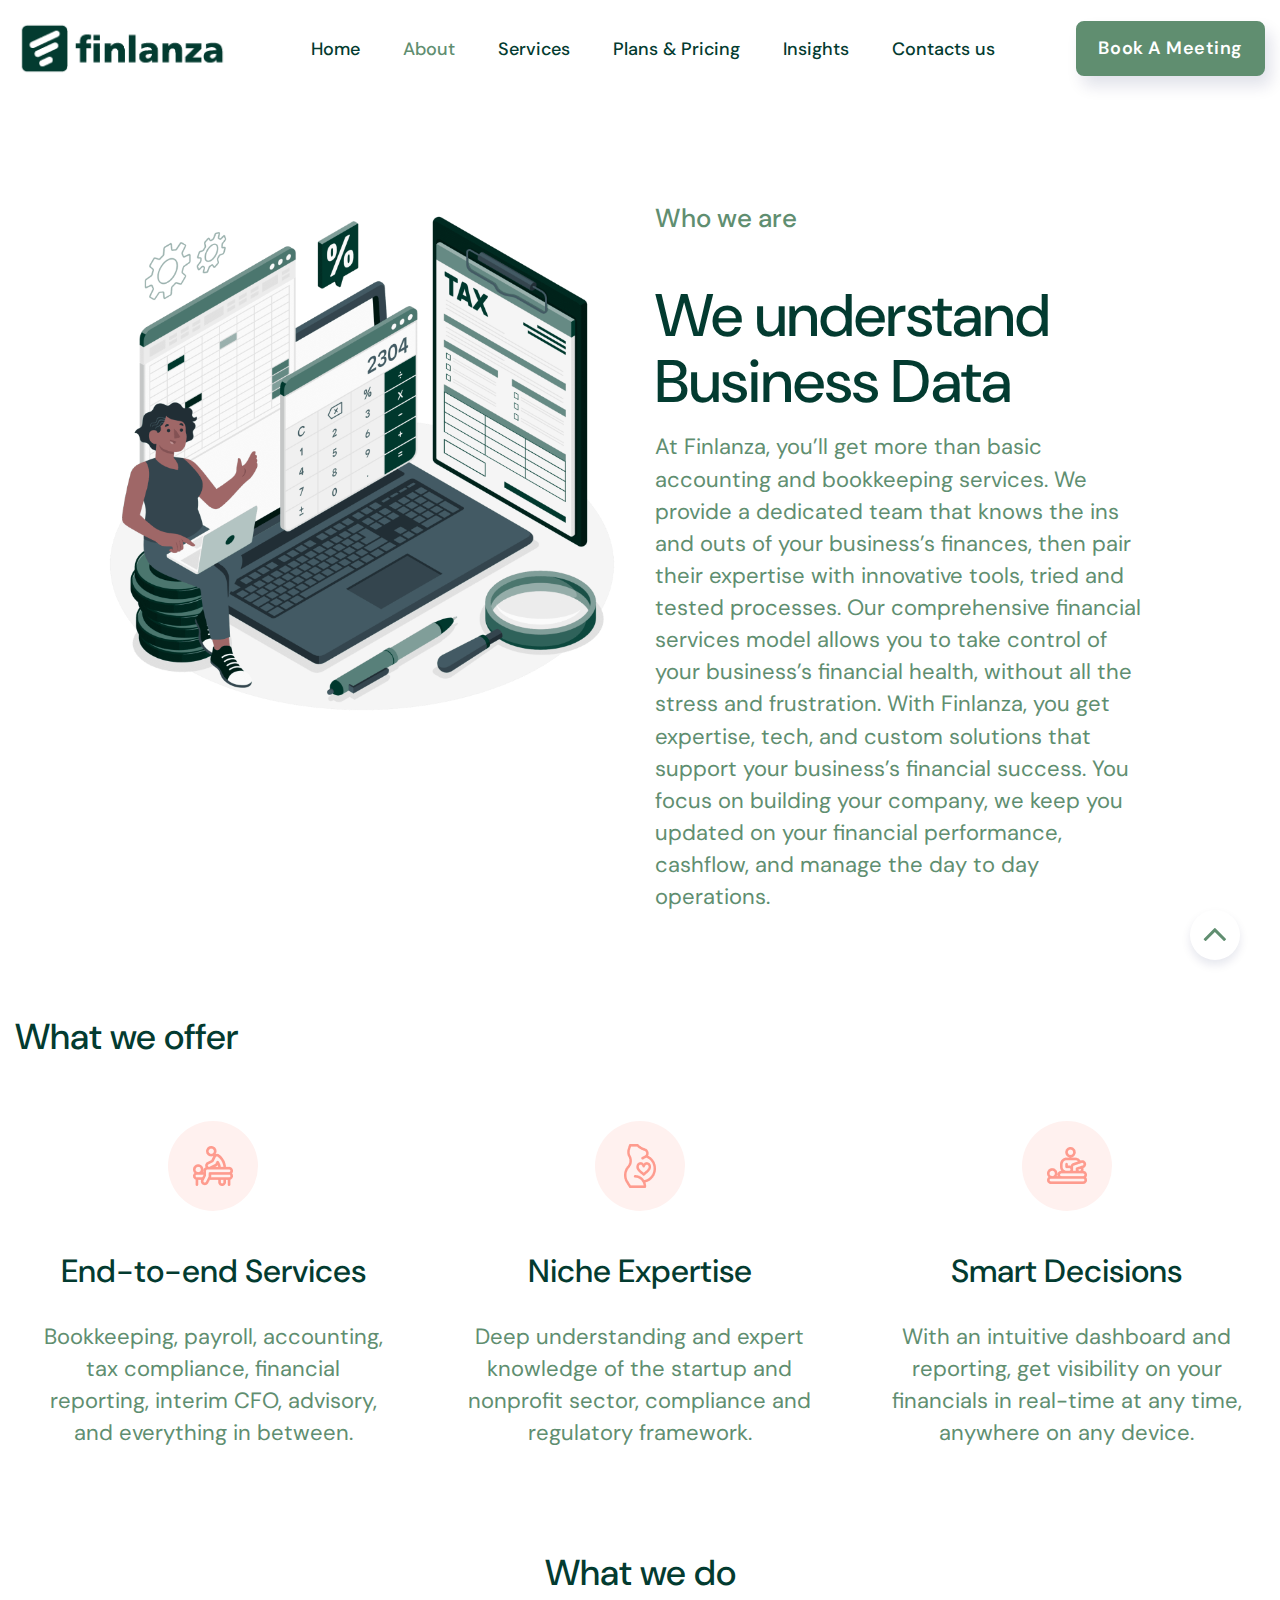
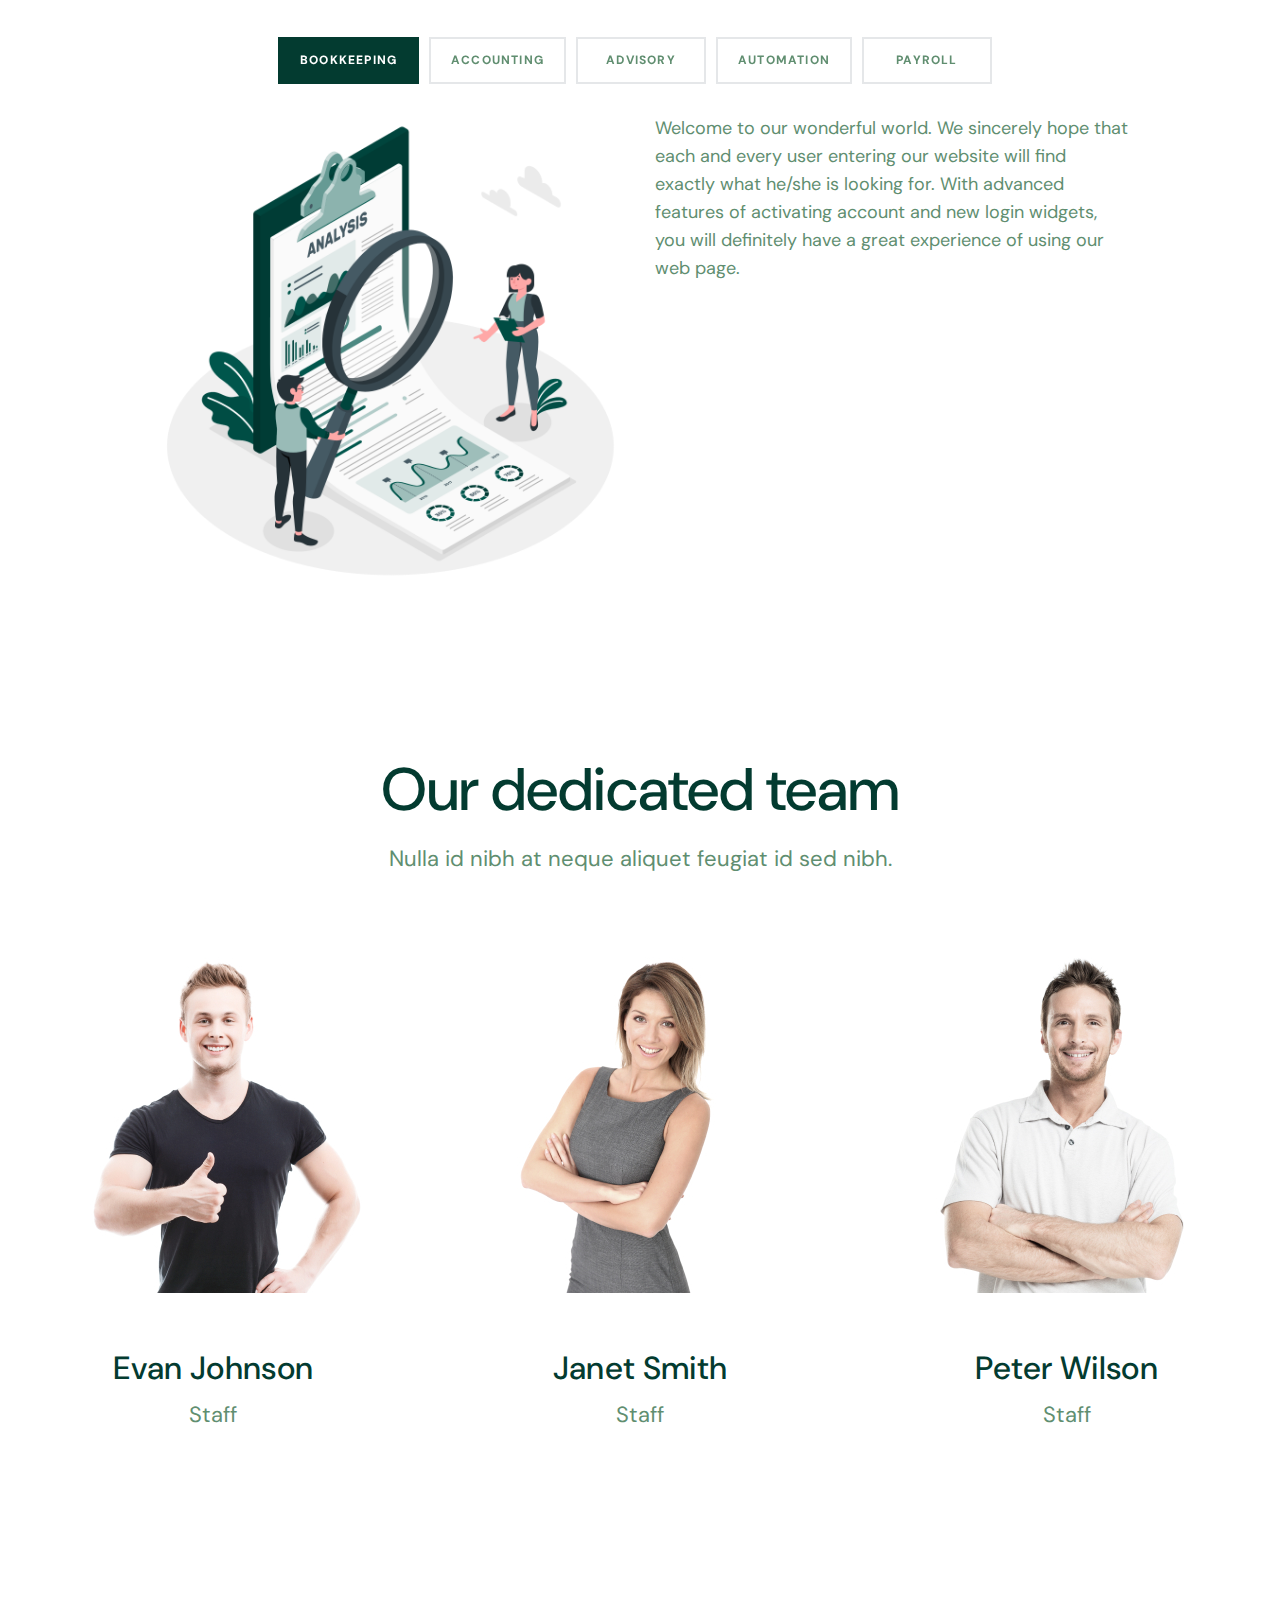
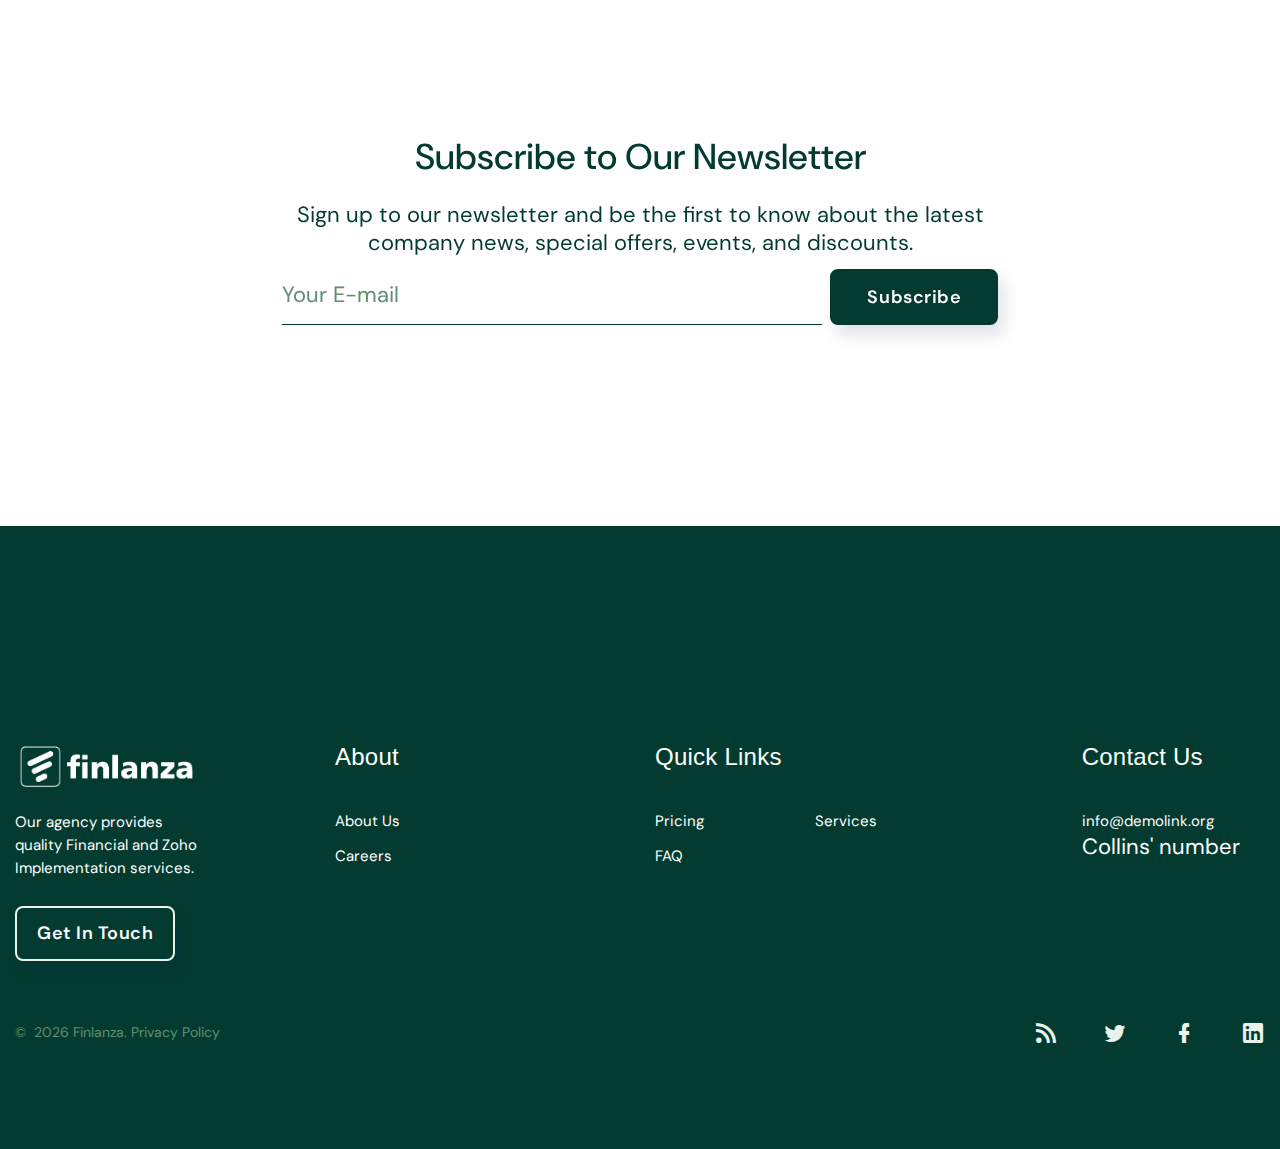
==== commit b852f6d7: "changes" ====
--- a/about.html
+++ b/about.html
@@ -9,6 +9,7 @@
     <link rel="stylesheet" type="text/css" href="//fonts.googleapis.com/css?family=DM+Sans:400,400i,500,500i,700,700i&amp;display=swap">
     <link rel="stylesheet" href="css/bootstrap.css">
     <link rel="stylesheet" href="css/fonts.css">
+
     <link rel="stylesheet" href="css/style.css">
     <style>.ie-panel{display: none;background: #212121;padding: 10px 0;box-shadow: 3px 3px 5px 0 rgba(0,0,0,.3);clear: both;text-align:center;position: relative;z-index: 1;} html.ie-10 .ie-panel, html.lt-ie-10 .ie-panel {display: block;}</style>
   </head>
@@ -152,7 +153,7 @@
                 <div class="tab-content">
                   <div class="tab-pane fade" id="tabs-1-1">
                     <div class="row row-30">
-                      <div class="col-md-6"><img src="images/single-massage-740x480.jpg" alt="" width="740" height="480"/>
+                      <div class="col-md-6"><img src="images/LOGO PACK/Analysis-amico.png" alt="" width="740" height="480"/>
                       </div>
                       <div class="col-md-6">
                         <p>Welcome to our wonderful world. We sincerely hope that each and every user entering our website will find exactly what he/she is looking for. With advanced features of activating account and new login widgets, you will definitely have a great experience of using our web page.</p>
@@ -161,7 +162,7 @@
                   </div>
                   <div class="tab-pane fade" id="tabs-1-2">
                     <div class="row row-30">
-                      <div class="col-md-6"><img src="images/single-massage-740x480.jpg" alt="" width="740" height="480"/>
+                      <div class="col-md-6"><img src="images/LOGO PACK/Analysis-amico.png" alt="" width="740" height="480"/>
                       </div>
                       <div class="col-md-6">
                         <p>Welcome to our wonderful world. We sincerely hope that each and every user entering our website will find exactly what he/she is looking for. With advanced features of activating account and new login widgets, you will definitely have a great experience of using our web page.</p>
@@ -170,7 +171,7 @@
                   </div>
                   <div class="tab-pane fade" id="tabs-1-3">
                     <div class="row row-30">
-                      <div class="col-md-6"><img src="images/single-massage-740x480.jpg" alt="" width="740" height="480"/>
+                      <div class="col-md-6"><img src="images/LOGO PACK/Analysis-amico.png" alt="" width="740" height="480"/>
                       </div>
                       <div class="col-md-6">
                         <p>Welcome to our wonderful world. We sincerely hope that each and every user entering our website will find exactly what he/she is looking for. With advanced features of activating account and new login widgets, you will definitely have a great experience of using our web page.</p>
@@ -179,7 +180,7 @@
                   </div>
                   <div class="tab-pane fade" id="tabs-1-4">
                     <div class="row row-30">
-                      <div class="col-md-6"><img src="images/single-massage-740x480.jpg" alt="" width="740" height="480"/>
+                      <div class="col-md-6"><img src="images/LOGO PACK/Analysis-amico.png" alt="" width="740" height="480"/>
                       </div>
                       <div class="col-md-6">
                         <p>Welcome to our wonderful world. We sincerely hope that each and every user entering our website will find exactly what he/she is looking for. With advanced features of activating account and new login widgets, you will definitely have a great experience of using our web page.</p>
@@ -188,7 +189,7 @@
                   </div>
                   <div class="tab-pane fade" id="tabs-1-5">
                     <div class="row row-30">
-                      <div class="col-md-6"><img src="images/single-massage-740x480.jpg" alt="" width="740" height="480"/>
+                      <div class="col-md-6"><img src="images/LOGO PACK/Analysis-amico.png" alt="" width="740" height="480"/>
                       </div>
                       <div class="col-md-6">
                         <p>Welcome to our wonderful world. We sincerely hope that each and every user entering our website will find exactly what he/she is looking for. With advanced features of activating account and new login widgets, you will definitely have a great experience of using our web page.</p>
@@ -202,7 +203,7 @@
         </div>
       </section>
 
-      <div class="section section section-xl bg-secondary">
+      <div class="section section section-xl">
         <div class="container wide">
           <div class="text-center">
             <h2 class="title">Our dedicated team</h2>
@@ -214,7 +215,7 @@
                 <div class="box-info-modern-figure"><img src="images/team-1-390x360.jpg" alt="" width="390" height="360"/>
                 </div>
                 <h4 class="box-info-modern-title">Evan Johnson</h4>
-                <div class="box-info-modern-text">Founder, massage therapist</div>
+                <div class="box-info-modern-text">Staff</div>
               </div>
             </div>
             <div class="col-xs-10 col-md-6 col-lg-4">
@@ -222,7 +223,7 @@
                 <div class="box-info-modern-figure"><img src="images/team-2-390x360.jpg" alt="" width="390" height="360"/>
                 </div>
                 <h4 class="box-info-modern-title">Janet Smith</h4>
-                <div class="box-info-modern-text">Deep tissue massage therapist</div>
+                <div class="box-info-modern-text">Staff</div>
               </div>
             </div>
             <div class="col-xs-10 col-md-6 col-lg-4">
@@ -230,7 +231,7 @@
                 <div class="box-info-modern-figure"><img src="images/team-3-390x360.jpg" alt="" width="390" height="360"/>
                 </div>
                 <h4 class="box-info-modern-title">Peter Wilson</h4>
-                <div class="box-info-modern-text">Aromatherapy massage therapist</div>
+                <div class="box-info-modern-text">Staff</div>
               </div>
             </div>
           </div>
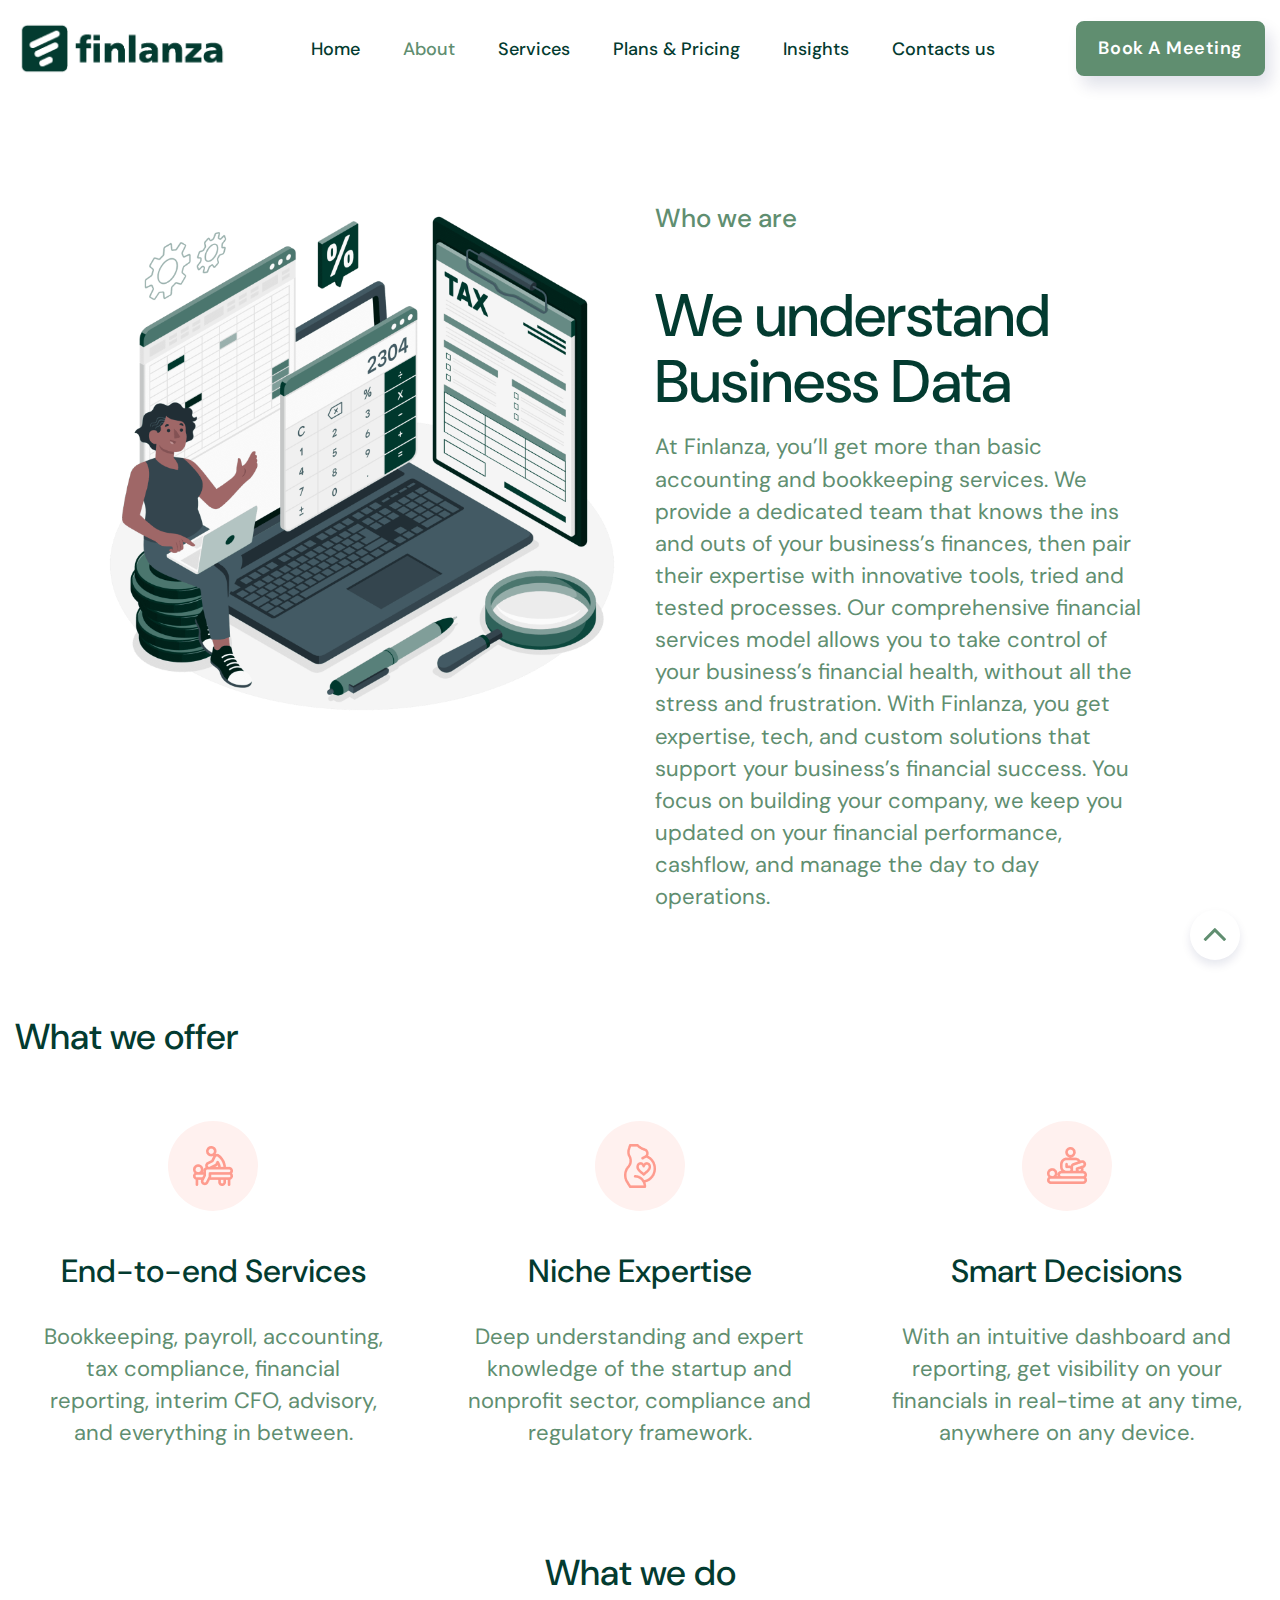
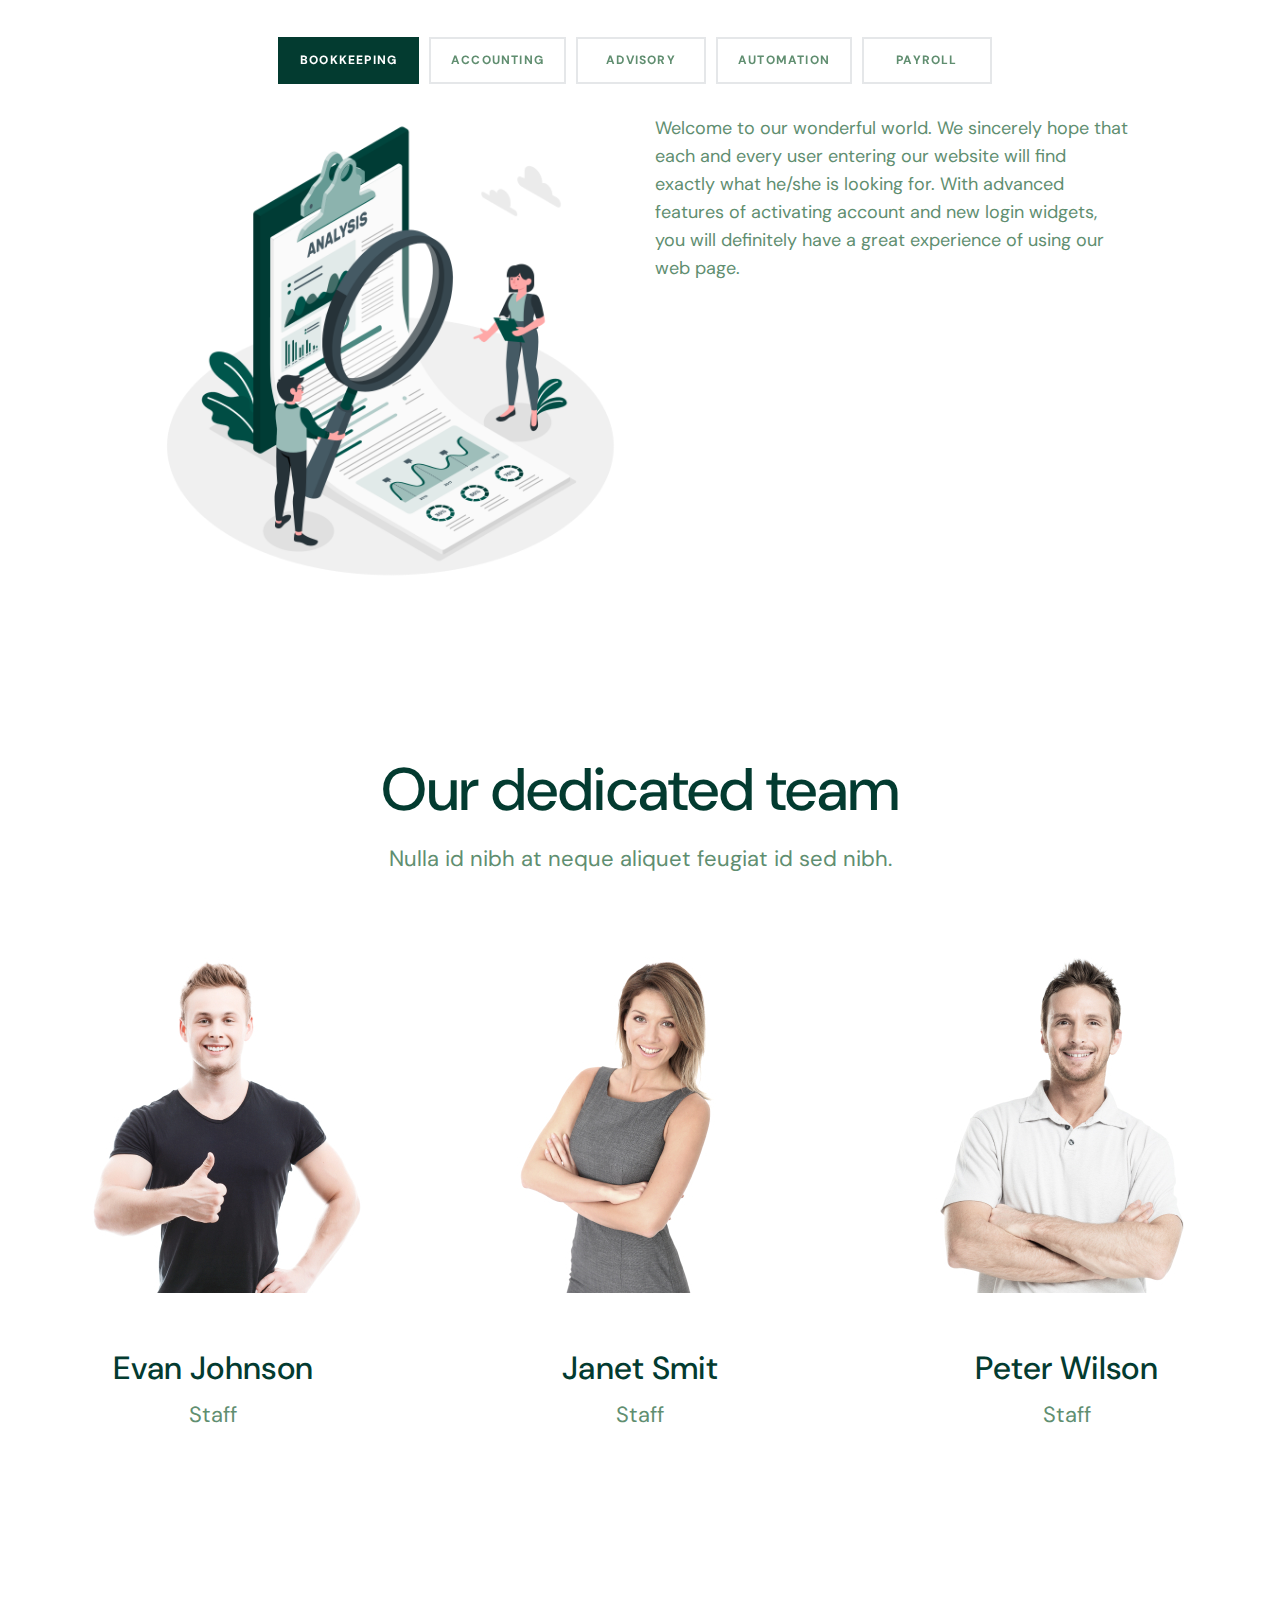
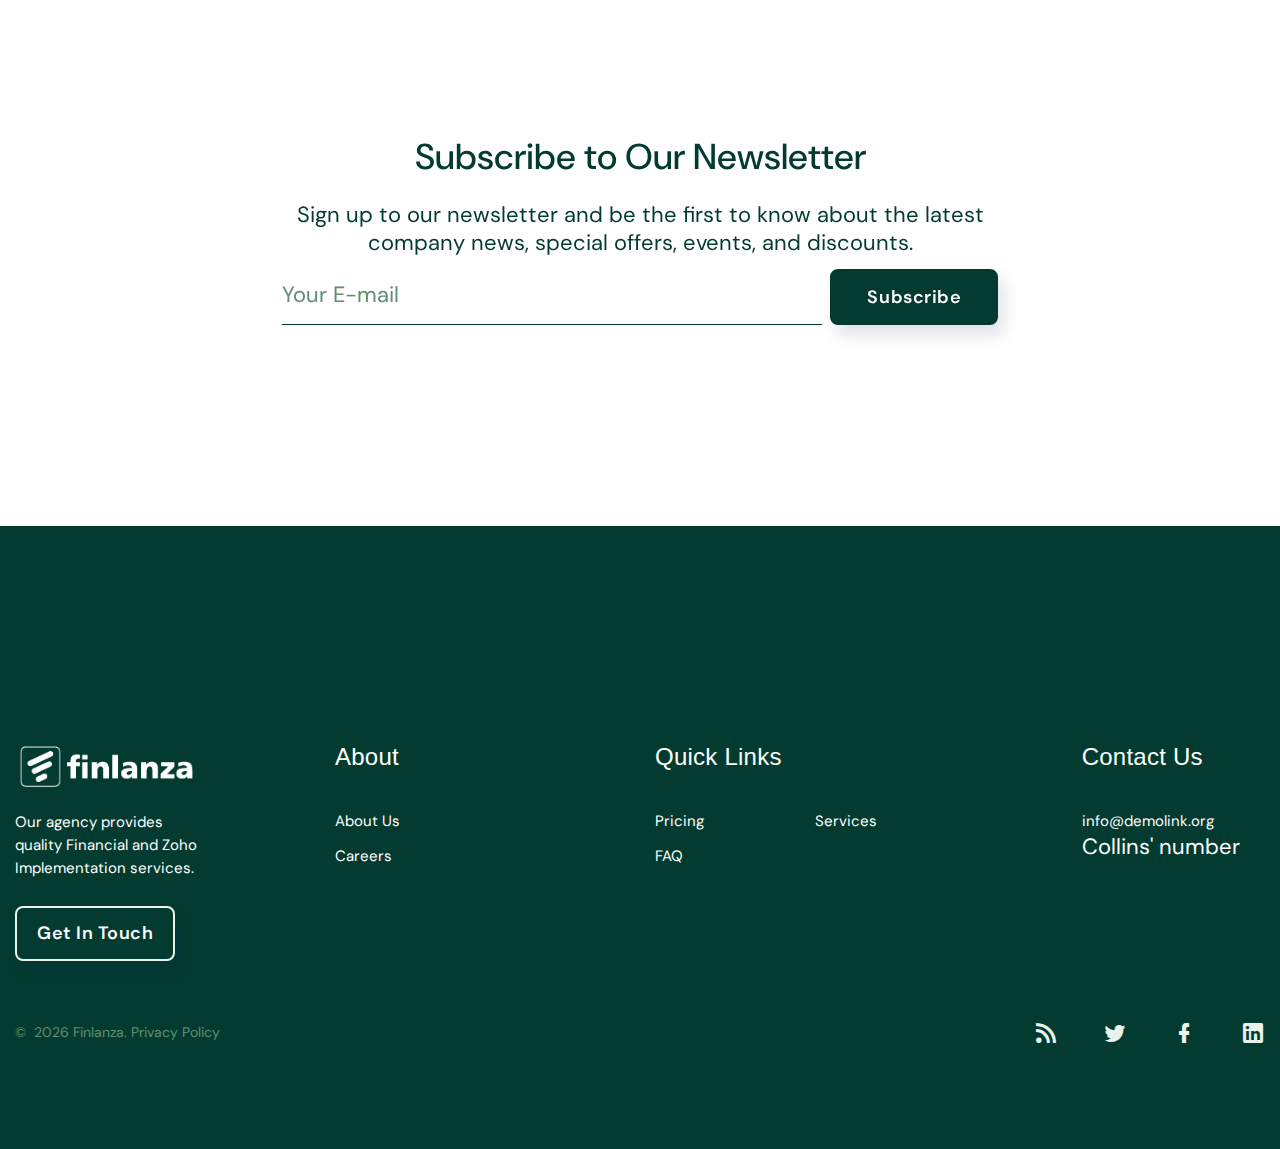
==== commit 0d8d70e8: "Changes 2" ====
--- a/about.html
+++ b/about.html
@@ -222,7 +222,7 @@
               <div class="box-info-modern box-md">
                 <div class="box-info-modern-figure"><img src="images/team-2-390x360.jpg" alt="" width="390" height="360"/>
                 </div>
-                <h4 class="box-info-modern-title">Janet Smith</h4>
+                <h4 class="box-info-modern-title">Janet Smit</h4>
                 <div class="box-info-modern-text">Staff</div>
               </div>
             </div>
